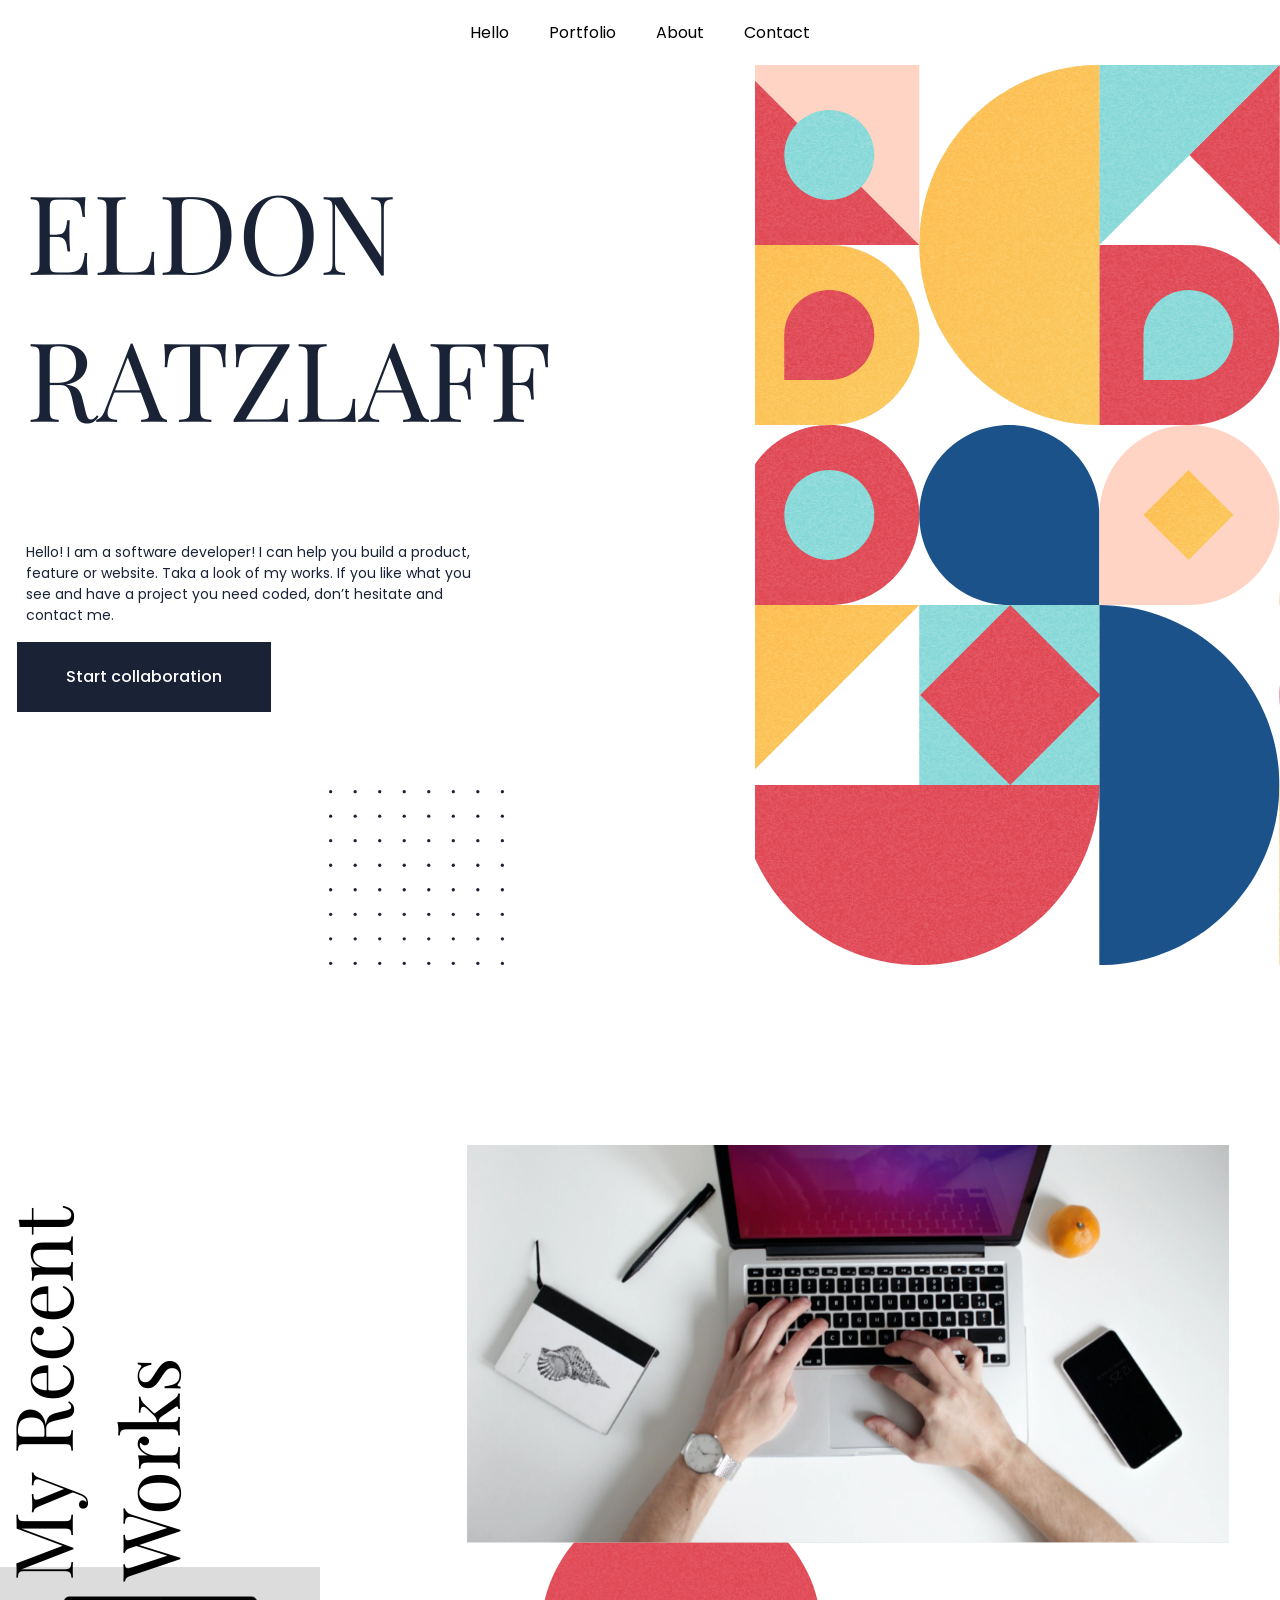
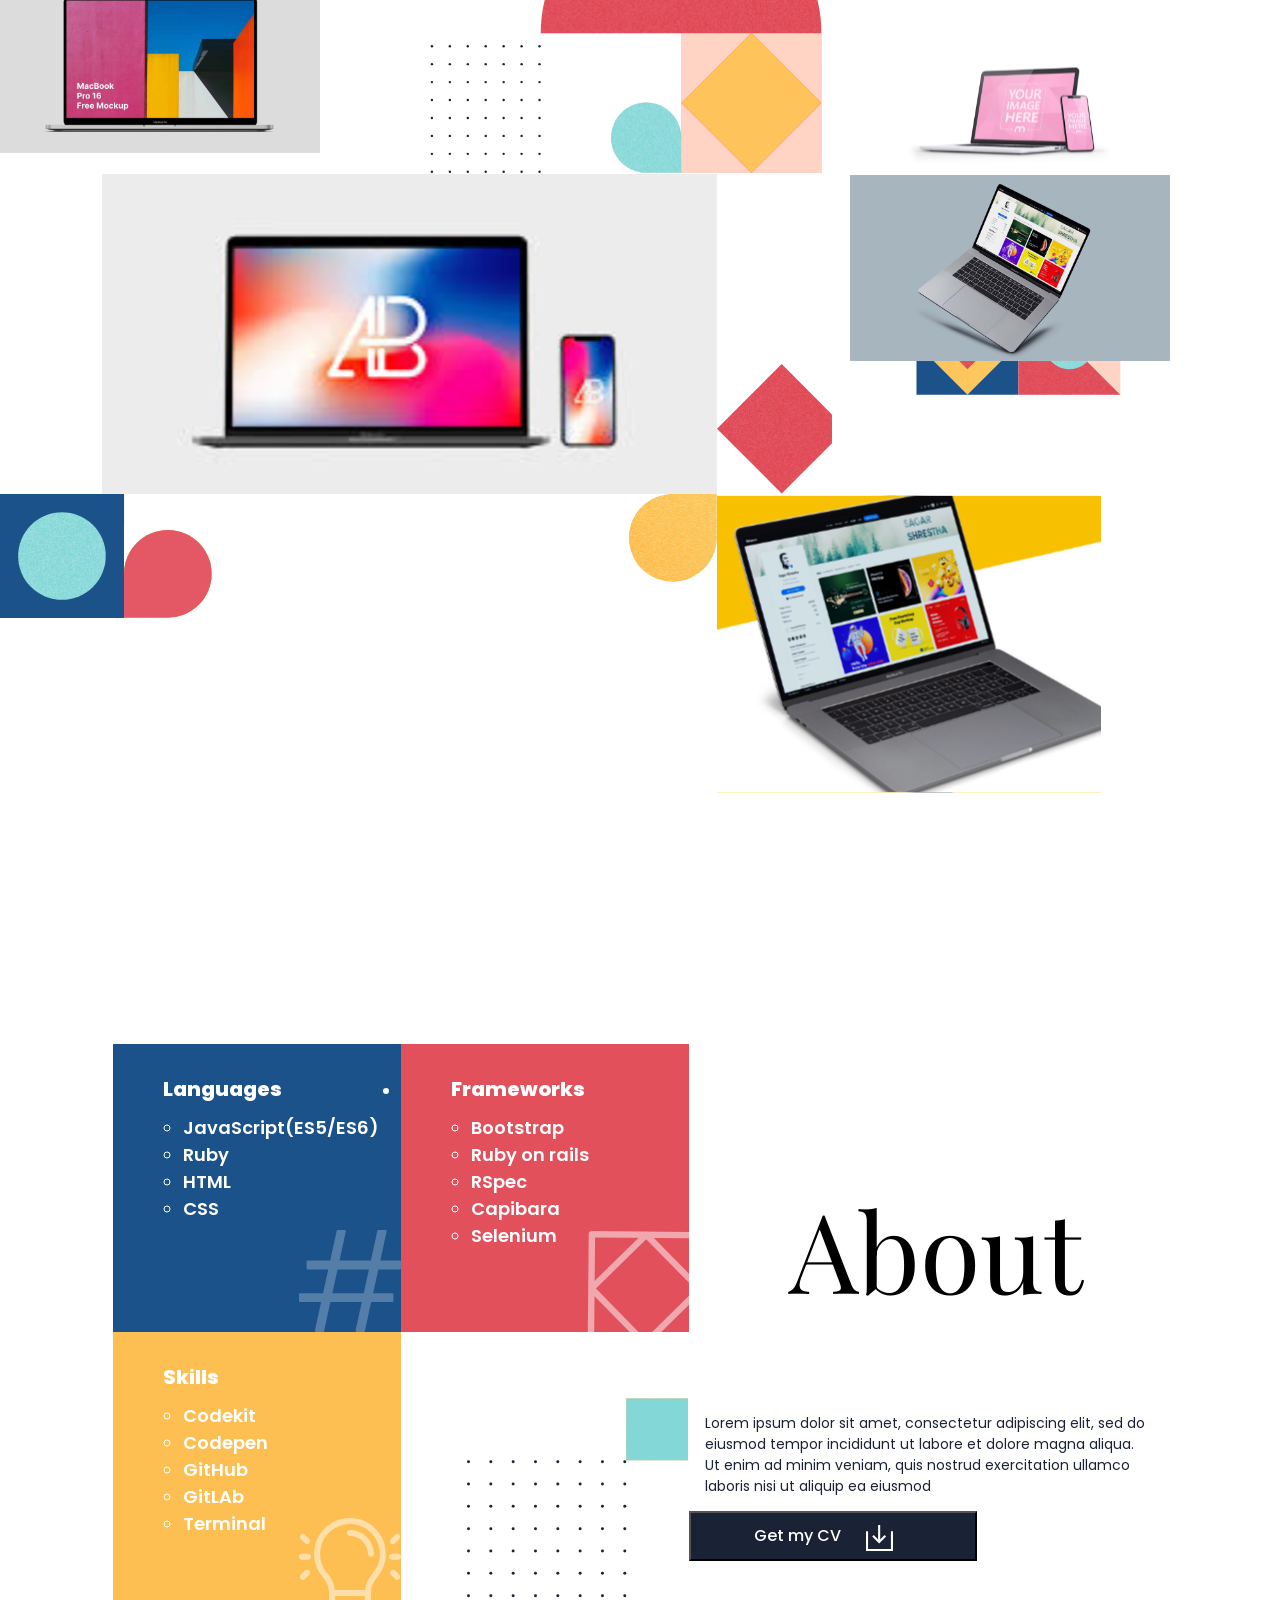
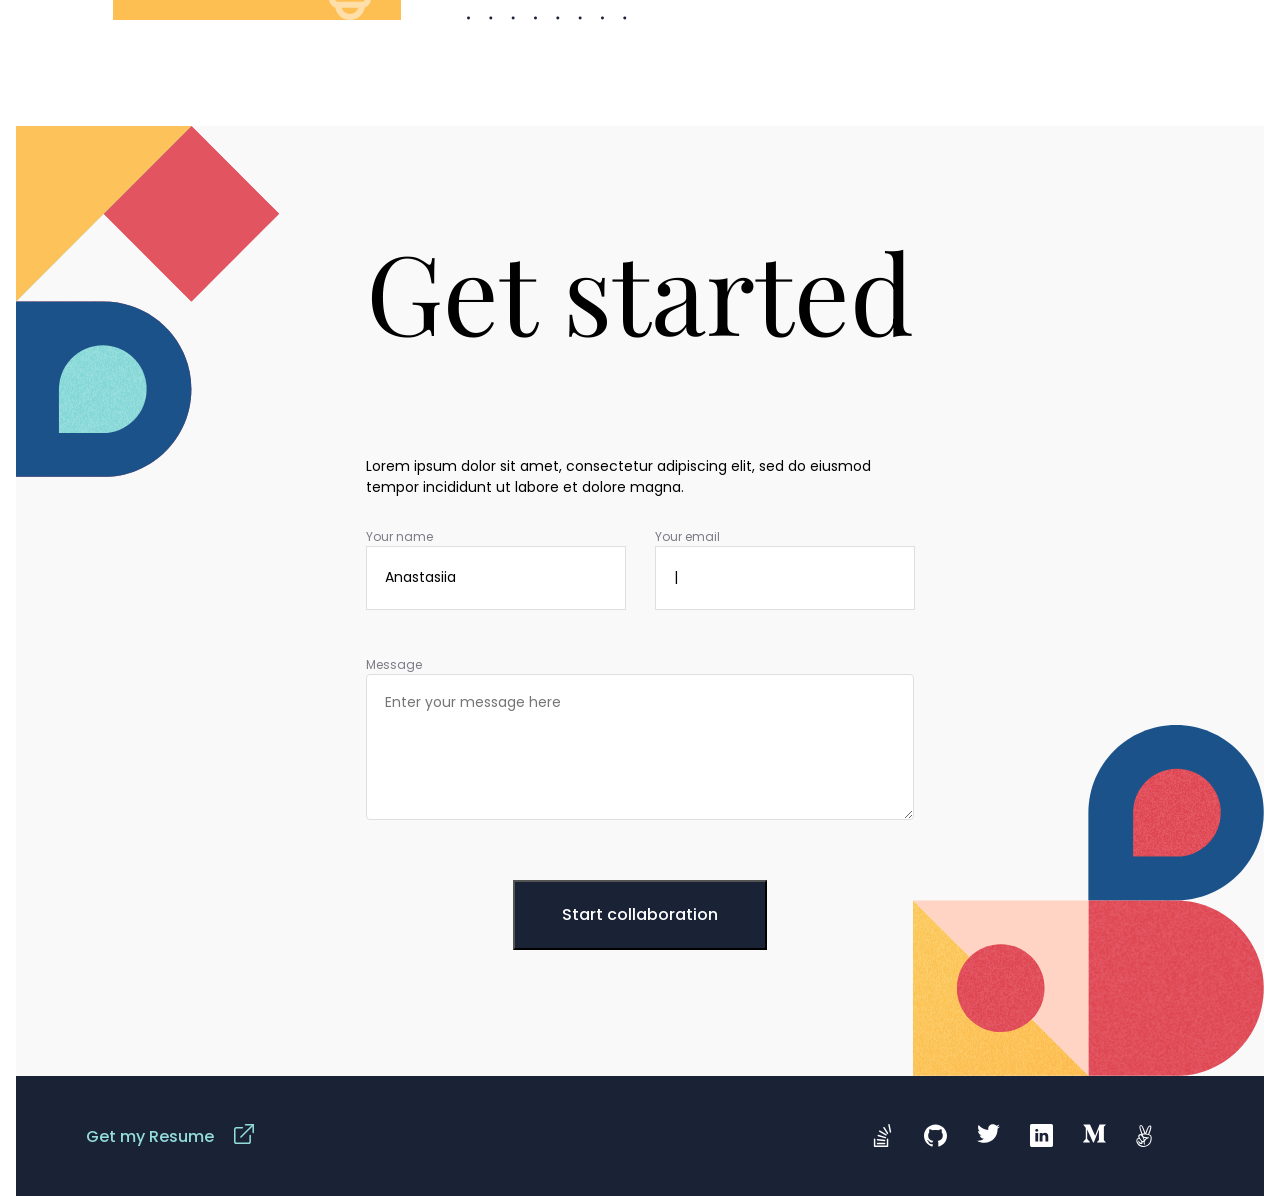
==== index.html @ a1070945 "corect pading in central section" ====
<!DOCTYPE html>
<html lang="en">
<head>
    <meta charset="UTF-8">
    <meta http-equiv="X-UA-Compatible" content="IE=edge">
    <meta name="viewport" content="width=device-width, initial-scale=1.0">
    
    <link rel="stylesheet" href="/styles/style.css">
    <link rel="stylesheet" href="/styles/stylequery.css">
 
    <link rel = "icon" href =  "/pict-mobile/bxs-radiation.svg" type = "image/x-icon">
    <title>Portfolio</title>
</head>

<body>
    <header>
        <div class="top-page">
            <div class="ornament-top"><img src="/pict-mobile/image_geometry_1.svg" alt=""></div>
            <nav class="menu1"><img src="/pict-mobile/ic_menu.svg" alt="Menu icon"></nav>
            <div class="header-desktop">
                <div>Hello</div>
                <div>Portfolio</div>
                <div>About</div>
                <div>Contact</div>
            </div>
        </div>
    </header>
<section class="headline">
    <div class="top-text"> 
        <h1 class="top-name">ELDON RATZLAFF</h1>
        <p class="top-coment">Hello! I am a software developer! I can help you build a product, feature or website. Taka a look of my works.
      If you like what you see and have a project you need coded, don’t hesitate and contact me.
        </p>

        <div class="top-buton">
        Start collaboration
        </div>
    </div> 
<div class="ornamen-first-botom">
</div>
</section>




<section class="midle-section">
    <h2 class="projects">My Recent Works</h2>
<!-- proyect 1 -->
<div class="works-cards works-cards1">
    <div class="project1"></div>
    <div class="proyect-foot1">
        <h2 class="proyect-foot1-p">Project name goes here</h2>
        <ul class="proyect-foot1-ul">
            <li class="proyect-foot1-li">HTML/CSS</li>
            <li class="proyect-foot1-li">Ruby on Rails</li>
            <li class="proyect-foot1-li">JavaScript</li>
        </ul>

        <button class="proyect-foot1-button">
            <h3 class="proyect-foot1-text">See this project</h3>
            <div class="proyect-foot1-img"></div>
        </button>
    </div  >     

</div>
    

<!-- proyect 2 -->
<div class="works-cards works-cards2">
    <div class="project2"></div>
    <div class="proyect-foot2">
        <h2 class="proyect-foot1-p">Project name goes here</h2>
        <ul class="proyect-foot1-ul">
            <li class="proyect-foot1-li">HTML/CSS</li>
            <li class="proyect-foot1-li">Ruby on Rails</li>
            <li class="proyect-foot1-li">JavaScript</li>
        </ul>
        <button class="proyect-foot1-button">
            <h3 class="proyect-foot1-text">See this project</h3>
            <div class="proyect-foot1-img"></div>
        </button>
    </div  >
    
</div>


<!-- proyect 3 -->
<div class="works-cards works-cards3">
    <div class="project3"></div>
    <div class="proyect-foot3">
        <h2 class="proyect-foot1-p">Project name goes here</h2>
        <ul class="proyect-foot1-ul">
            <li class="proyect-foot1-li">HTML/CSS</li>
            <li class="proyect-foot1-li">Ruby on Rails</li>
            <li class="proyect-foot1-li">JavaScript</li>
        </ul>
        <button class="proyect-foot1-button">
            <h3 class="proyect-foot1-text">See this project</h3>
            <div class="proyect-foot1-img"></div>
        </button>
    </div  >
    
</div>



<!-- proyect 4 -->
<div class="works-cards works-cards4">
    <div class="project4"></div>
    <div class="proyect-foot4">
        <h2 class="proyect-foot1-p">Project name goes here</h2>
        <ul class="proyect-foot1-ul">
            <li class="proyect-foot1-li">HTML/CSS</li>
            <li class="proyect-foot1-li">Ruby on Rails</li>
            <li class="proyect-foot1-li">JavaScript</li>
        </ul>
        <button class="proyect-foot1-button">
            <h3 class="proyect-foot1-text">See this project</h3>
            <div class="proyect-foot1-img"></div>
        </button>
    </div  >
    
</div>



<!-- proyect 5 -->
<div class="works-cards works-cards5" >
    <div class="project5"></div>
    <div class="proyect-foot5">
        <h2 class="proyect-foot1-p">Project name goes here</h2>
        <ul class="proyect-foot1-ul">
            <li class="proyect-foot1-li">HTML/CSS</li>
            <li class="proyect-foot1-li">Ruby on Rails</li>
            <li class="proyect-foot1-li">JavaScript</li>
        </ul>
        <button class="proyect-foot1-button">
            <h3 class="proyect-foot1-text">See this project</h3>
            <div class="proyect-foot1-img"></div>
        </button>
    </div  >
    
</div>




<!-- proyect 6 -->

<div  class="works-cards works-cards6">
    <div class="project6"></div>
    <div class="proyect-foot6">
        <h2 class="proyect-foot1-p">Project name goes here</h2>
        <ul class="proyect-foot1-ul">
            <li class="proyect-foot1-li">HTML/CSS</li>
            <li class="proyect-foot1-li">Ruby on Rails</li>
            <li class="proyect-foot1-li">JavaScript</li>
        </ul>
        <button class="proyect-foot1-button">
            <h3 class="proyect-foot1-text">See this project</h3>
            <div class="proyect-foot1-img"></div>
        </button>
    </div  >
    
</div>

<div class="picture1"></div>
<div class="picture2"></div>
<div class="picture3"></div>
<div class="picture4"></div>
<div class="picture5"></div>
<div class="picture6"></div>
<div class="ornament1"></div>
<div class="ornament2"></div>
<div class="ornament3"></div>
<div class="ornament4"></div>


</section>


<section class="about-section">
    <div>
        <div>
            <h2 class="about-title">About</h2>
            <p class="about-p">Lorem ipsum dolor sit amet, consectetur adipiscing elit, sed do eiusmod tempor incididunt ut labore et dolore magna aliqua. Ut enim ad minim veniam, quis nostrud exercitation ullamco laboris nisi ut aliquip ea eiusmod</p>
        </div>
        <button class="get-mycv">
            <h3 class="get-mycv-h">Get my CV</h3>
            <div class="get-mycv-icon"></div>
        </button>
    </div>
    

    <ul class="categories">
        <li class="languages">       
            <h3 class="languages-h about-boxes" >Languages</h3>
            <ul class="languages-ul">
                <li>JavaScript(ES5/ES6)</li>
                <li>Ruby</li>
                <li>HTML</li>
                <li>CSS</li>
            </ul> 
        </li>
    
        <li class="frameworks">
            <h3 class="about-boxes">Frameworks</h3>
            <ul class="languages-ul">
                <li>Bootstrap</li>
                <li>Ruby on rails</li>
                <li>RSpec</li>
                <li>Capibara</li>
                <li>Selenium</li>
            </ul>
        </li>
            
        <li class="skills">
            <h3  class="about-boxes">Skills</h3>
            <ul class="languages-ul">
                <li>Codekit</li>
                <li>Codepen</li>
                <li>GitHub</li>
                <li>GitLAb</li>
                <li>Terminal</li>
            </ul>
        </li>
        <div class="categories-img" ></div> 

    </ul>
</section>

<section class="foot-section">
    <div class="foot-section-andform">
        <div class="ornament-top"><img src="/pict-mobile/image_geometry_1.svg" alt="">
        </div>
        <h2 class="foot-section-h">Get started</h2>
        
        <p class="foot-section-p">Lorem ipsum dolor sit amet, consectetur adipiscing elit, sed do eiusmod tempor incididunt ut labore et dolore magna.</p>
    
        <form action="https://formspree.io/f/xaykaovn" method="post">
          
            <div class="name-email-divs">
                <div class="your-name-container">                        
                     <div>Your name</div>
                    <input type="text" name="your name" placeholder="Anastasiia" maxlength='30' required id="your-name">
                </div>              
            
                <div class="email-container">
                    <div>Your email</div>
                    <input type="email" placeholder="|"  name="your email" id="your-email" required >
                </div>    
    
            </div>
            <div class="texarea-message">Message</div>
    
             <textarea class="form-coment" name="form-coment" id="form-coment" placeholder="Enter your message here" maxlength='500' required cols="30" rows="10"></textarea>            
            <button class="start-coll-btn" type="submit" >Start collaboration</button>
    
        </form>

    </div>
    
    <div class="foot-botom">
        <button class="get-resume-btn">
            <h2>Get my Resume</h2> 
            <div></div>
        </button>
        <div class="social-media">
            <div class="stak"></div>
            <div class="git"></div>
            <div class="twitt"></div>
            <div class="link"></div>
            <div class="medium"></div>
            <div class="angelist"></div>

        </div>
    </div>
</section>


</body>
</html>
---- styles/style.css ----
@import url("https://fonts.googleapis.com/css2?family=Playfair+Display:ital,wght@0,400;0,600;1,500&family=Poppins&display=swap");

body {
  font-family: "Poppins", sans-serif;
  margin: 0;
  padding: 0;
  border: 0;
  outline: 0;
}

.top-page {
  display: flex;
  justify-content: space-between;
}

.ornament-top {
  display: inline;
  animation: rotate 2s infinite;
}

@keyframes rotate {
  0% {
    transform: rotate(45deg);
  }

  100% {
    transform: rotate(-45deg);
  }
}

.menu1 {
  display: inline;
  padding: 1em 1em;
  float: right;
}

.header-desktop {
  display: none;
}

.headline {
  display: flex;
  flex-direction: column;
}

.top-text {
  padding: 0 10px;
}

.top-name {
  color: #1a2236;
  font-family: "Playfair Display", serif;
  padding-left: 16px;
  font-size: 50px;
  font-weight: 400;
}

.top-coment {
  font-family: "Poppins", sans-serif;
  color: #1a2236;
  padding: 0 16px 0 16px;
  font-size: 14px;
  font-weight: 400;
  line-height: 21px;
}

.top-buton {
  display: flex;
  height: 50px;
  margin: 16px 7px;
  justify-content: center;
  align-items: center;
  background-color: #1a2236;
  color: white;
  font-size: 16px;
  font-weight: 500;
}

.top-buton:hover {
  background-color: white;
  color: #1a2236;
  border: 1px solid #1a2236;
  cursor: pointer;
}

.ornamen-first-botom {
  background-image: url("/pict-mobile/image_geometry_2.svg");
  background-repeat: no-repeat;
  background-size: contain;
  background-position: center;
  width: 320px;
  height: 200px;
  margin-left: auto;
  margin-right: auto;
}

.projects {
  font-family: "Playfair Display", serif;
  margin-left: 16px;
  font-size: 50px;
  font-weight: 400;
}

.midle-section {
  display: grid;
  grid-template-columns: 1fr;
  grid-template-rows: 0.4fr 1fr 1fr 1fr 1fr 1fr 1fr;

  /* grid-template-areas:
    "projects"
    "works-cards1"
    "works-cards2"
    "works-cards3"
    "works-cards4"
    "works-cards5"
    "works-cards6"; */
}

.works-cards {
  display: flex;
  flex-direction: column;
}

.project1 {
  background-image: url("/pict-mobile/Rectangle\ 21.svg");
  background-repeat: no-repeat;
  background-size: contain;
  background-position: center;
  width: 320px;
  height: 188px;
  margin-left: auto;
  margin-right: auto;
}

.project2 {
  background-image: url("/pict-mobile/Rectangle\ 21\ \(1\).svg");
  background-repeat: no-repeat;
  background-size: contain;
  background-position: center;
  width: 320px;
  height: 188px;
  margin-left: auto;
  margin-right: auto;
}

.project3 {
  background-image: url("/pict-mobile/Rectangle\ 21\ \(2\).svg");
  background-repeat: no-repeat;
  background-size: contain;
  background-position: center;
  width: 320px;
  height: 188px;
  margin-left: auto;
  margin-right: auto;
}

.project4 {
  background-image: url("/pict-mobile/Rectangle\ 21\ \(3\).svg");
  background-repeat: no-repeat;
  background-size: contain;
  background-position: center;
  width: 320px;
  height: 188px;
  margin-left: auto;
  margin-right: auto;
}

.project5 {
  background-image: url("/pict-mobile/Rectangle\ 21\ \(4\).svg");
  background-repeat: no-repeat;
  background-size: contain;
  background-position: center;
  width: 320px;
  height: 188px;
  margin-left: auto;
  margin-right: auto;
}

.project6 {
  background-image: url("/pict-mobile/Rectangle\ 21\ \(5\).svg");
  background-repeat: no-repeat;
  background-size: contain;
  background-position: center;
  width: 320px;
  height: 188px;
  margin-left: auto;
  margin-right: auto;
}

.proyect-foot1,
.proyect-foot2,
.proyect-foot3,
.proyect-foot4,
.proyect-foot5,
.proyect-foot6 {
  color: aliceblue;
  background-color: #1a2236;
  padding: 0 0 15px 0;
}

.proyect-foot1-p {
  font-family: "Poppins", sans-serif;
  font-size: 20px;
  font-weight: 300;
  padding: 5px 12px;
  margin: 0;
}

.proyect-foot1-ul {
  display: flex;
  padding: 0;
  margin: 0;
  justify-content: space-evenly;
  list-style: none;
}

.proyect-foot1-li {
  float: left;
  font-family: "Poppins", sans-serif;
  font-weight: 300;
  color: #1a2236;
  background-color: #98dede;
  height: 20px;
  font-size: 10.3334px;
  padding: 5px 10px 0 10px;
  margin: 2px;
}

.proyect-foot1-button {
  display: flex;
  width: 178px;
  justify-content: space-around;
  align-items: center;
  background-color: transparent;
  color: white;
  height: 44px;
  border-color: aliceblue;
  border: 1px solid white;
  margin: 9px 0 0 10px;
}

.proyect-foot1-button:hover {
  background-color: #fff;
  color: #1a2236;
  cursor: pointer;
}

.proyect-foot1-text {
  font-family: "Poppins", sans-serif;
  font-weight: 500;
  font-size: 16px;
  padding-left: 5px;
}

.proyect-foot1-img {
  background-image: url(/pict-mobile/arrow.svg);
  background-repeat: no-repeat;
  background-size: contain;
  height: 18px;
  width: 18px;
  padding-right: 5px;
}

.picture1,
.picture2,
.picture3,
.picture4,
.picture5,
.picture6,
.ornament1,
.ornament2,
.ornament3, {
  display: none;
}

.about-section {
  display: flex;
  flex-direction: column;
  justify-content: center;
  align-items: center;
}

.about-title {
  font-family: "Playfair Display", serif;
  font-weight: 400;
  font-size: 50px;
  padding-left: 16px;
}

.about-p {
  color: #1a2236;
  font-family: "Poppins", sans-serif;
  font-weight: 400;
  font-size: 14px;
  line-height: 21px;
  padding: 0 16px;
}

.get-mycv {
  display: flex;
  width: 288px;
  height: 50px;
  margin-bottom: 20px;
  justify-content: space-around;
  align-items: center;
  background-color: #1a2236;
  color: #fff;
}

.get-mycv-h {
  padding-left: 45px;
  font-family: "Poppins", sans-serif;
  font-weight: 500;
  font-size: 16px;
}

.get-mycv-icon {
  background-image: url(/pict-mobile/icdownload.svg);
  background-repeat: no-repeat;
  background-size: contain;
  height: 26px;
  width: 26px;
  margin-top: 5px;
  padding-right: 65px;
}

.categories {
  padding-left: 0;
  display: flex;
  flex-direction: column;
}

.languages {
  margin: 0 0;
  color: #fff;
  width: 288px;
  height: 288px;
  background: #1c528a;
  background-image: url(/pict-mobile/hash.svg);
  background-repeat: no-repeat;
  background-size: 102px 102px;
  background-position: bottom right;
}

.frameworks {
  margin: 5px 0;
  color: #fff;
  width: 288px;
  height: 288px;
  background: #e2505c;
  background-image: url(/pict-mobile/Group\ 18.svg);
  background-repeat: no-repeat;
  background-size: 102px 102px;
  background-position: bottom right;
}

.skills {
  background: #febf52;
  margin: 5px 0;
  color: #fff;
  width: 288px;
  height: 288px;
  background-image: url(/pict-mobile/ic_skills.svg);
  background-repeat: no-repeat;
  background-size: 102px 102px;
  background-position: bottom right;
}

.about-boxes {
  margin: 30px 0 10px 50px;
  font-family: "Poppins", sans-serif;
  font-weight: 800;
  font-size: 20px;
}

.languages-ul {
  padding-left: 70px;
  color: #fff;
  font-family: "Poppins", sans-serif;
  font-weight: 600;
  font-size: 18px;
}

.foot-section {
  background: #f9f9fa;
  margin-left: 16px;
  margin-right: 16px;
}

.foot-section-h {
  font-family: "Playfair Display", serif;
  font-weight: 400;
  font-size: 50px;
}

.foot-section-p {
  font-family: "Poppins", sans-serif;
  font-weight: 400;
  font-size: 14px;
}

.your-name-container,
.email-container {
  border: 1px solid black;
  border-radius: 4px;
  background-color: #fff;
  width: 288px;
  height: 52px;
  left: 16px;
  margin-bottom: 10px;
  align-self: center;
}

.your-name-container div,
.email-container div {
  margin: 0 16px;
  font-family: "Poppins", sans-serif;
  font-weight: 400;
  font-size: 10px;
}

input {
  border: none;
}

.foot-section form {
  display: flex;
  flex-direction: column;
}

.name-email-divs {
  display: flex;
  flex-direction: column;
}

.texarea-message {
  display: none;
}

.form-coment {
  border: 1px solid #dfdfe0;
  border-radius: 4px;
  font-family: "Poppins", sans-serif;
  font-weight: 400;
  font-size: 14px;
}

input::placeholder {
  padding-left: 16px;
  color: black;
  font-family: "Poppins", sans-serif;
  font-weight: 400;
  font-size: 14px;
}

textarea {
  width: 288px;
  height: 112px;
  left: 16px;
  align-self: center;
}

textarea::placeholder {
  padding: 15px 16px;
}

.start-coll-btn {
  background-color: #1a2236;
  color: #fff;
  font-family: "Poppins", sans-serif;
  font-weight: 500;
  font-size: 16px;
  height: 44px;
  width: 288px;
  align-self: center;
  margin-top: 20px;
  margin-bottom: 64px;
}

.foot-botom {
  background-color: #1a2236;
  height: 150px;
}

.get-resume-btn {
  display: flex;
  justify-content: space-between;
  background-color: #1a2236;
  font-family: "Poppins", sans-serif;
  padding: 20px 0 0 16px;
  border: none;
}

.get-resume-btn h2 {
  font-size: 16px;
  font-weight: 500;
  color: #92dcdc;
}

.get-resume-btn div {
  background-image: url(/pict-mobile/box-arrow-up-right_1.svg);
  background-repeat: no-repeat;
  height: 20px;
  width: 20px;
  margin: 14px 0 0 20px;
}

.social-media {
  display: flex;
  justify-content: space-evenly;
  padding: 17px 0 40px 0;
}

.stak {
  background-image: url(/pict-mobile/ic_stackoverflow.svg);
  background-repeat: no-repeat;
  background-size: contain;
  height: 24px;
  width: 23px;
}

.git {
  background-image: url(/pict-mobile/github.svg);
  background-repeat: no-repeat;
  background-size: contain;
  height: 24px;
  width: 23px;
}

.twitt {
  background-image: url(/pict-mobile/twitter.svg);
  background-repeat: no-repeat;
  background-size: contain;
  height: 24px;
  width: 23px;
}

.link {
  background-image: url(/pict-mobile/linkin.svg);
  background-repeat: no-repeat;
  background-size: contain;
  height: 24px;
  width: 23px;
}

.medium {
  background-image: url(/pict-mobile/medium.svg);
  background-repeat: no-repeat;
  background-size: contain;
  height: 24px;
  width: 23px;
}

.angelist {
  background-image: url(/pict-mobile/angelist.svg);
  background-repeat: no-repeat;
  background-size: contain;
  height: 24px;
  width: 23px;
}
---- styles/stylequery.css ----
@media only screen and (min-width: 768px) {
  .ornament-top,
  .menu1 {
    display: none;
  }

  .top-page {
    display: inline;
  }

  .header-desktop {
    display: flex;
    justify-content: center;
    transition: all 0, 5s ease-out;
  }

  .header-desktop div {
    padding: 20px 20px 20px 20px;
  }

  .headline {
    display: flex;
    flex-direction: row;
    justify-content: space-between;
  }

  .top-text {
    max-width: 484px;
    background-image: url(/pic-desktop/image_dots.svg);
    background-repeat: no-repeat;
    background-size: cover;
    background-size: 175px 175px;
    background-position: right bottom;
  }

  .top-name {
    font-size: 110px;
    width: 484px;
  }

  .top-buton {
    
    width: 254px;
    height: 70px;
  }

  .ornamen-first-botom {
    z-index: -1;
    background-image: url("/pic-desktop/Thur.svg");
    background-repeat: no-repeat;
    background-size: cover;
    background-position: right top;
    /* width: 702px; */
    /* height: 877px; */
width: 41vw;
height: 100vh;

    margin: 0;
  }

  .midle-section {
    margin: 180px 0;
    display: grid;
    grid-template-columns: 56vw 9vw 357px;
    grid-template-rows: 421px 87px 121px 320px 354px;
    grid-template-areas:
      "projects works-cards1 works-cards1"
      "works-cards2 ornament3 picture6"
      "works-cards2 ornament4 works-cards6"
      "works-cards3 ornament2 works-cards5"
      "ornament1 works-cards4 works-cards4";
  }

  .projects {
    grid-area: projects;
    width: 550px;
    height: 350px;
    transform: rotate(-90deg);
    font-size: 80px;
    padding: 0 0 100px 128px;
    margin: 0 0 -100px -128px;
  }

  .project1 {
    width: 40vw;
    height: 400px;
    background-position: right bottom;
    background-size: cover;
    padding: 0 0 0 250px;
    margin: 0 0 0 -250px;
  }

  .project2 {
    margin-left: 0;
  }

  .project3 {
    margin-right: 0;
    width: 48vw;
    height: 320px;
    background-size: cover;
  }

  .project4 {
    margin-left: 0;
    width: 30vw;
    height: 300px;
    background-size: cover;
  }

  .proyect-foot2 {
    display: none;
  }

  .proyect-foot3 {
    display: none;
  }

  .proyect-foot4 {
    display: none;
  }


  .proyect-foot6 {
    display: none;
  }

  .picture6 {
    grid-area: picture6;

    /* display: block; */
    background-image: url(/pict-mobile/Rectangle\ 21\ \(5\) .svg);
    background-repeat: no-repeat;
    background-size: contain;
  }

  .ornament1 {
    grid-area: ornament1;
    display: block;
    background-image: url(/pic-desktop/image-geometry_5.svg), url(/pic-desktop/image-geometry_4.svg);
    background-repeat: no-repeat no-repeat;
    background-size: contain contain;
    background-size: 124px 124px 87px 87px;
    background-position: left top, right top;
  }

  .ornament2 {
    grid-area: ornament2;
    display: block;
    background-image: url(/pic-desktop/Shape.svg);
    background-repeat: no-repeat;
    background-size: contain;
    background-size: 130px 130px;
    background-position: left bottom;
  }

  .ornament3 {
    grid-area: ornament3;
    z-index: -1;
    display: block;
    background-image: url(/pic-desktop/image-geometry_2.svg);
    background-repeat: no-repeat;
    background-size: contain;
    background-size: 430px 280px;
    background-position: right bottom;
    padding: 200px 0 120px 300px;
    margin: -200px 0 -120px -300px;
  }

  .ornament4 {
    grid-area: ornament4;
    z-index: -1;
    display: block;
    background-image: url(/pic-desktop/Group\ 83.svg);
    background-repeat: no-repeat;
    background-size: contain;
    background-size: 19vw 8vw;
    background-position: left top;
    padding: 0 350px 200px 0;
    margin: 240px -350px -200px 180px;
  }

  .works-cards1 {
    grid-area: works-cards1;
  }

  .proyect-foot1 {
    width: 44vw;
    padding: 0 0 0 250px;
    margin: 0 0 0 -250px;
  }

  .works-cards1 .proyect-foot1 {
    display: none;
  }

  .works-cards1:hover .proyect-foot1 {
    display: block;
  }

  .works-cards2 {
    grid-area: works-cards2;
  }

  .works-cards2 .proyect-foot2 {
    display: none;
  }

  .works-cards2:hover .proyect-foot2 {
    display: block;
    width: 400px;
  }

  .works-cards3 {
    grid-area: works-cards3;
  }

  .works-cards3 .proyect-foot3 {
    display: none;
  }

  .works-cards3:hover .proyect-foot3 {
    display: block;
  }

  .works-cards4 {
    grid-area: works-cards4;
  }

  .works-cards4 .proyect-foot4 {
    display: none;
  }

  .works-cards4:hover .proyect-foot4 {
    display: block;
  }

  .proyect-foot5 {
    order: -1;
  }

  .works-cards5 {
    grid-area: works-cards5;
  }

  .works-cards5 .proyect-foot5 {
    display: none;
  }

  .works-cards5:hover .proyect-foot5 {
    display: block;
  }

  .works-cards6 {
    grid-area: works-cards6;
  }

  .works-cards6 .proyect-foot6 {
    display: none;
  }

  .works-cards6:hover .proyect-foot6 {
    display: block;
  }

  .about-section {
    margin: 90px 0;
    display: flex;
    flex-direction: row;
    justify-content: center;
    align-items: center;
  }

  .about-title {
    font-size: 110px;
    text-align: center;
    padding-left: 16px;
  }

  .about-p {
    color: #1a2236;
    font-family: "Poppins", sans-serif;
    font-weight: 400;
    font-size: 14px;
    line-height: 21px;
    padding: 0 16px;
    max-width: 446px;
  }

  .categories {
    order: -1;
    padding-left: 0;
    display: grid;
    grid-template-columns: 1fr 1fr;
    grid-template-rows: 1fr 1fr;
    grid-template-areas:
      "languages frameworks"
      "skills categories-img";
  }

  .categories-img {
    background-image: url(/pic-desktop/image_dots_with_teal.svg);
    background-repeat: no-repeat;
    background-size: cover;
    background-size: 222px 222px;
    background-position: right bottom;
    width: 288px;
    height: 288px;
  }

  .languages,
  .frameworks,
  .skills {
    padding: 0;
    margin: 0;
  }

  .foot-section-andform {
    background-image: url(/pic-desktop/image-geometry_6.svg), url(/pic-desktop/image-geometry_7.svg);
    background-repeat: no-repeat, no-repeat;
    background-size: cover, cover;
    background-size: 264px 351px, 351px 351px;
    background-position: left top, right bottom;
    height: 950px;
    display: flex;
    flex-direction: column;
    align-items: center;
  }

  .foot-section-h {
    font-size: 110px;
    width: 548px;
    text-align: center;
  }

  .foot-section-p {
    margin: 0 0 30px 0;
    font-size: 14px;
    width: 548px;
  }

  .your-name-container div,
  .email-container div {
    margin: 0 0;
    font-size: 12px;
    color: #7d7c84;
  }

  .name-email-divs {
    display: flex;
    flex-direction: row;
    justify-content: space-between;
    width: 542px;
  }

  .your-name-container {
    background-color: transparent;
    border: none;
    width: 254px;
    height: 78px;
  }

  .email-container {
    background-color: transparent;
    border: none;
    width: 253px;
    height: 78px;
  }

  input {
    width: 254px;
    height: 60px;
    border: 1px solid #dfdfe0;
  }

  .texarea-message {
    margin-top: 40px;
    display: block;
    font-size: 12px;
    color: #7d7c84;
  }

  textarea {
    width: 542px;
    height: 140px;
    align-self: center;
  }

  .start-coll-btn {
    margin-top: 60px;
    width: 254px;
    height: 70px;
  }

  .foot-botom {
    height: 120px;
    display: flex;
    justify-content: space-between;
    align-items: center;
  }

  .get-resume-btn {
    padding: 0 0 0 70px;
  }

  .social-media {
    padding: 0 90px 0 0;
    display: flex;
    justify-content: flex-end;
  }

  .social-media div {
    margin: 0 15px 0 15px;
  }

  .header-desktop div:hover {
    background-color: #7d7c84;
  }
}
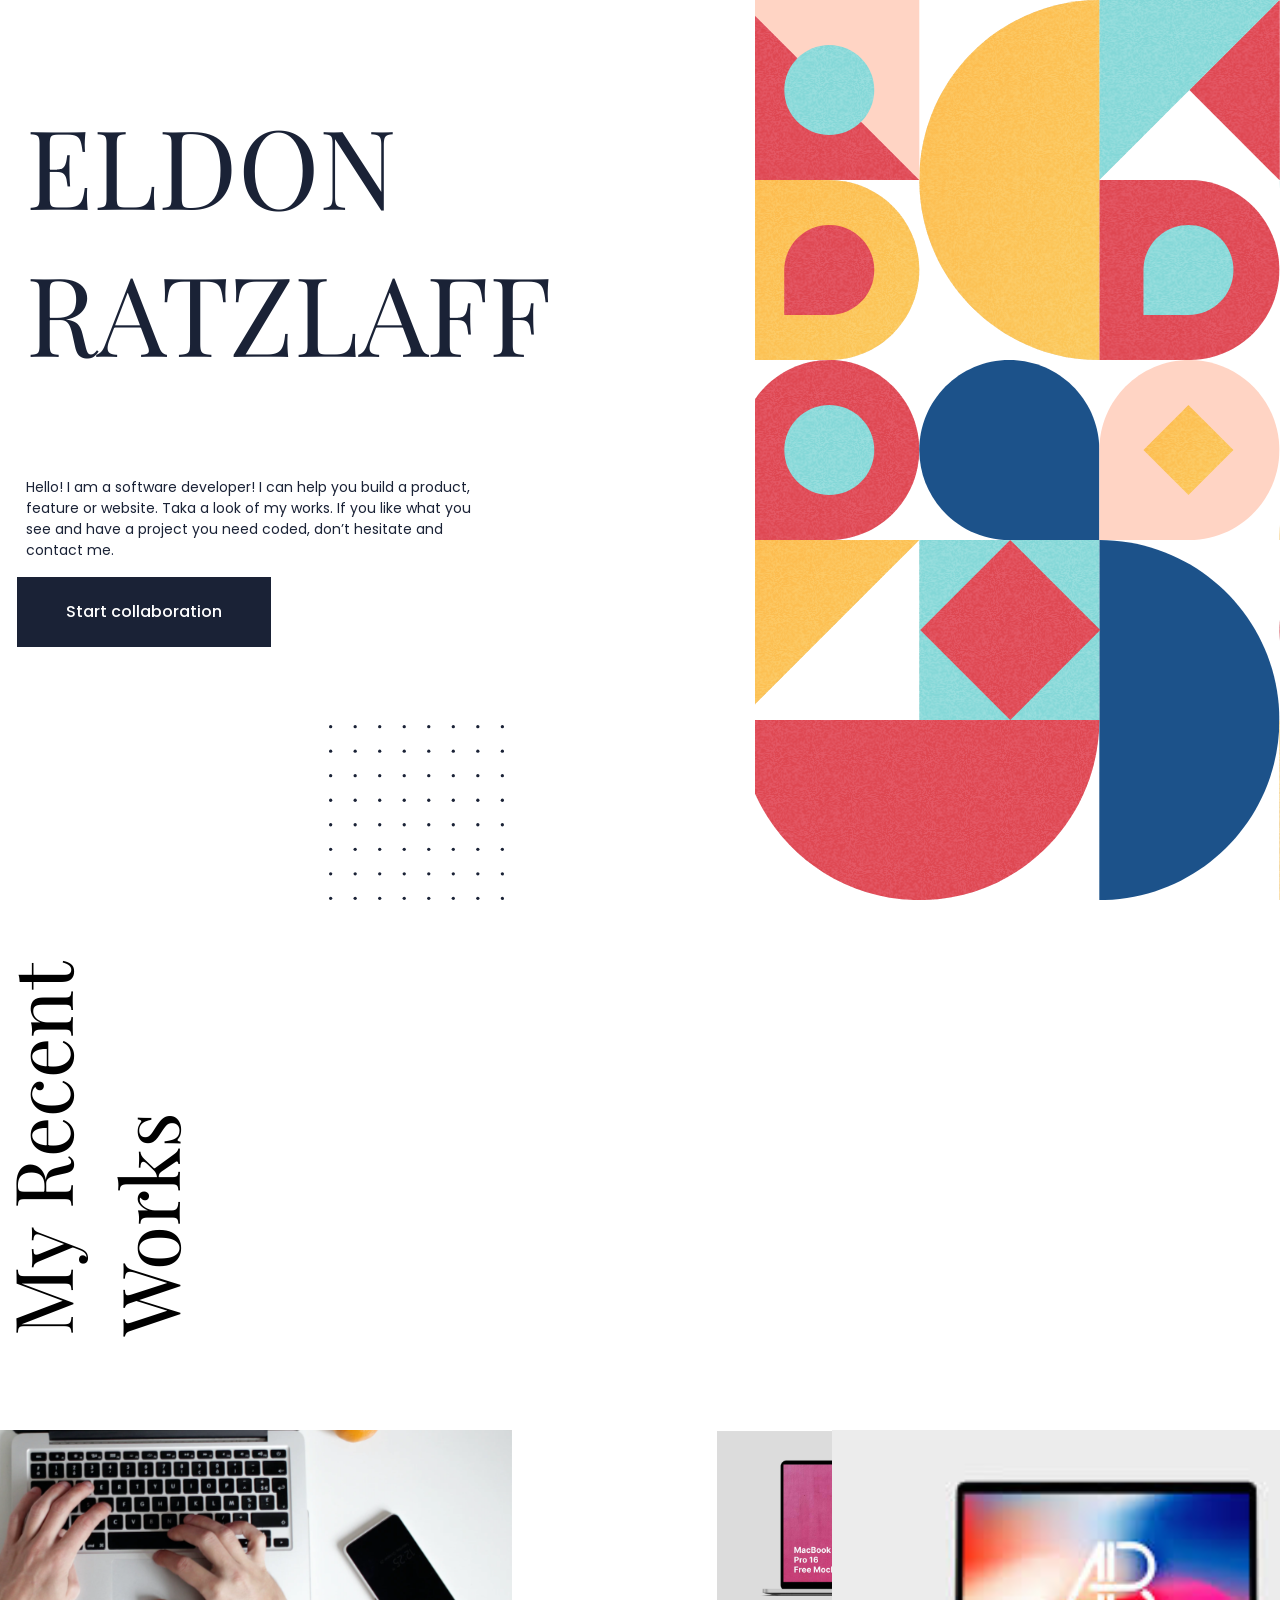
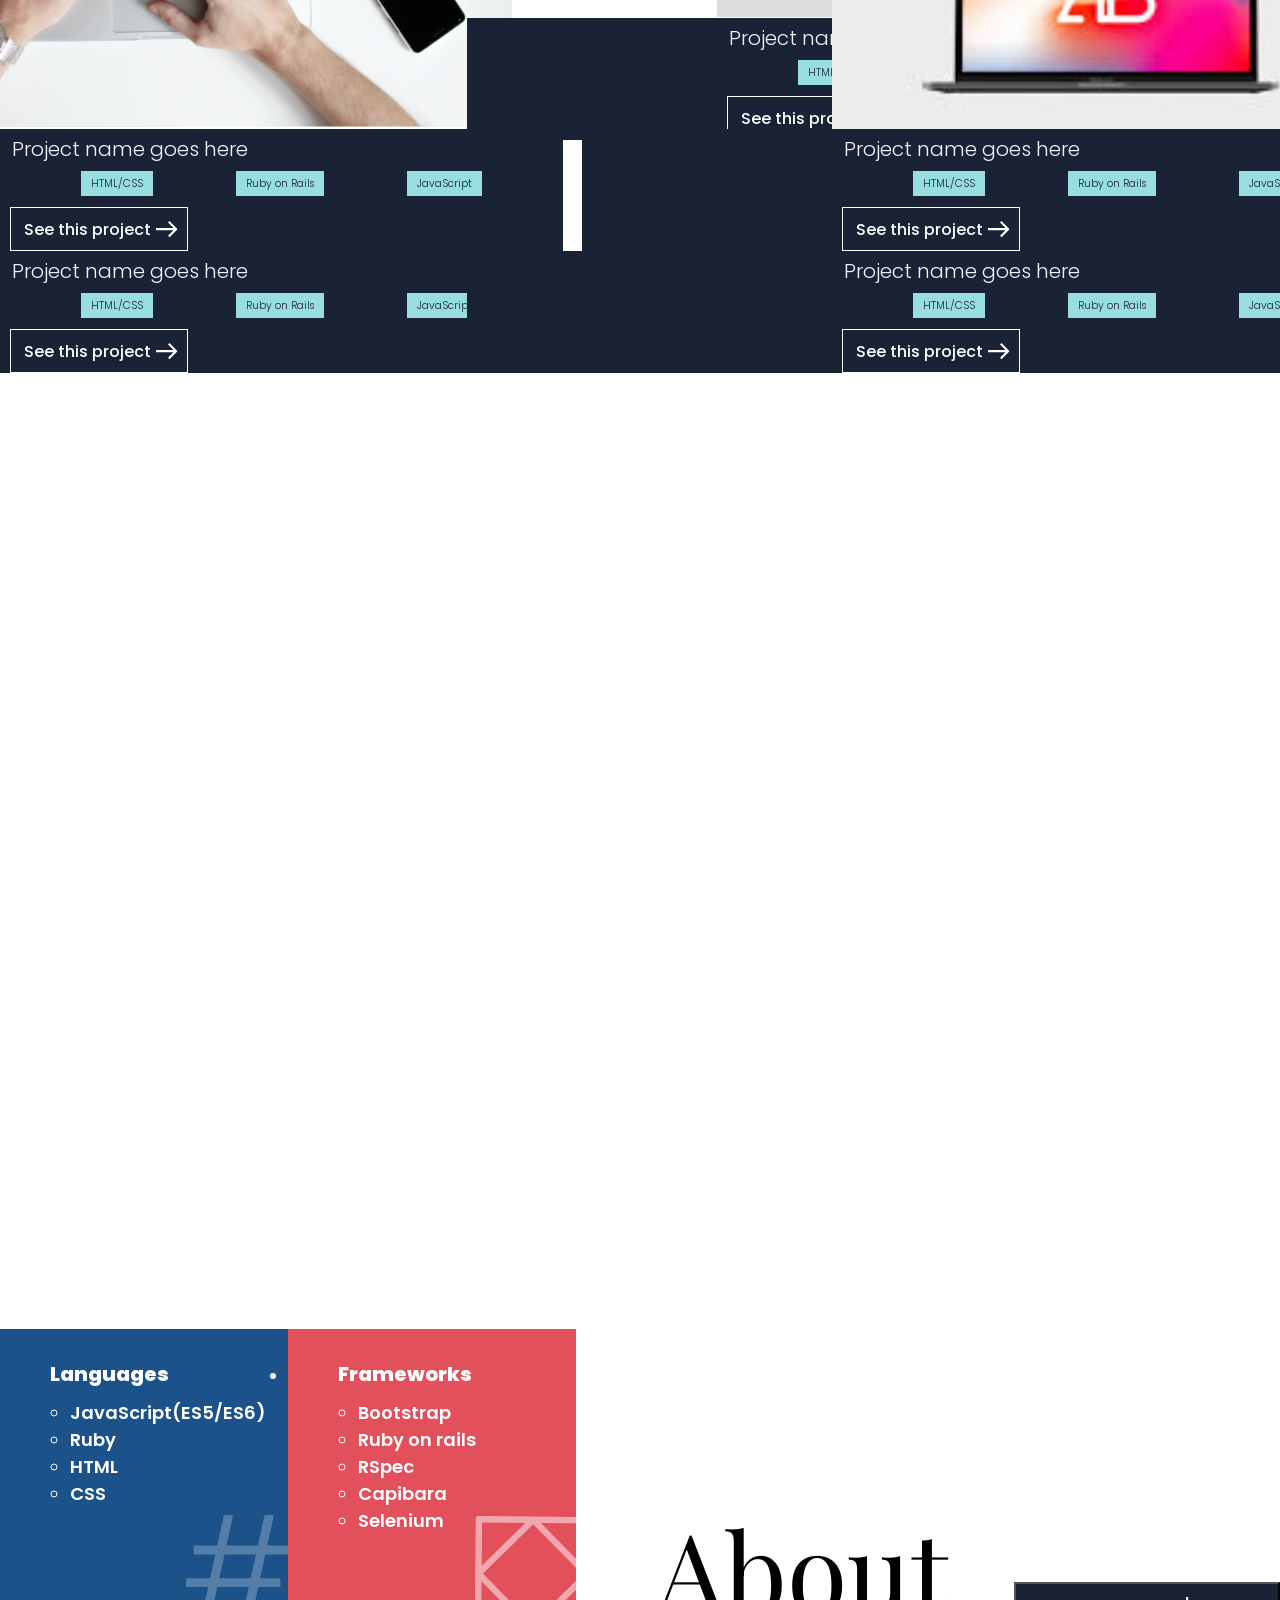
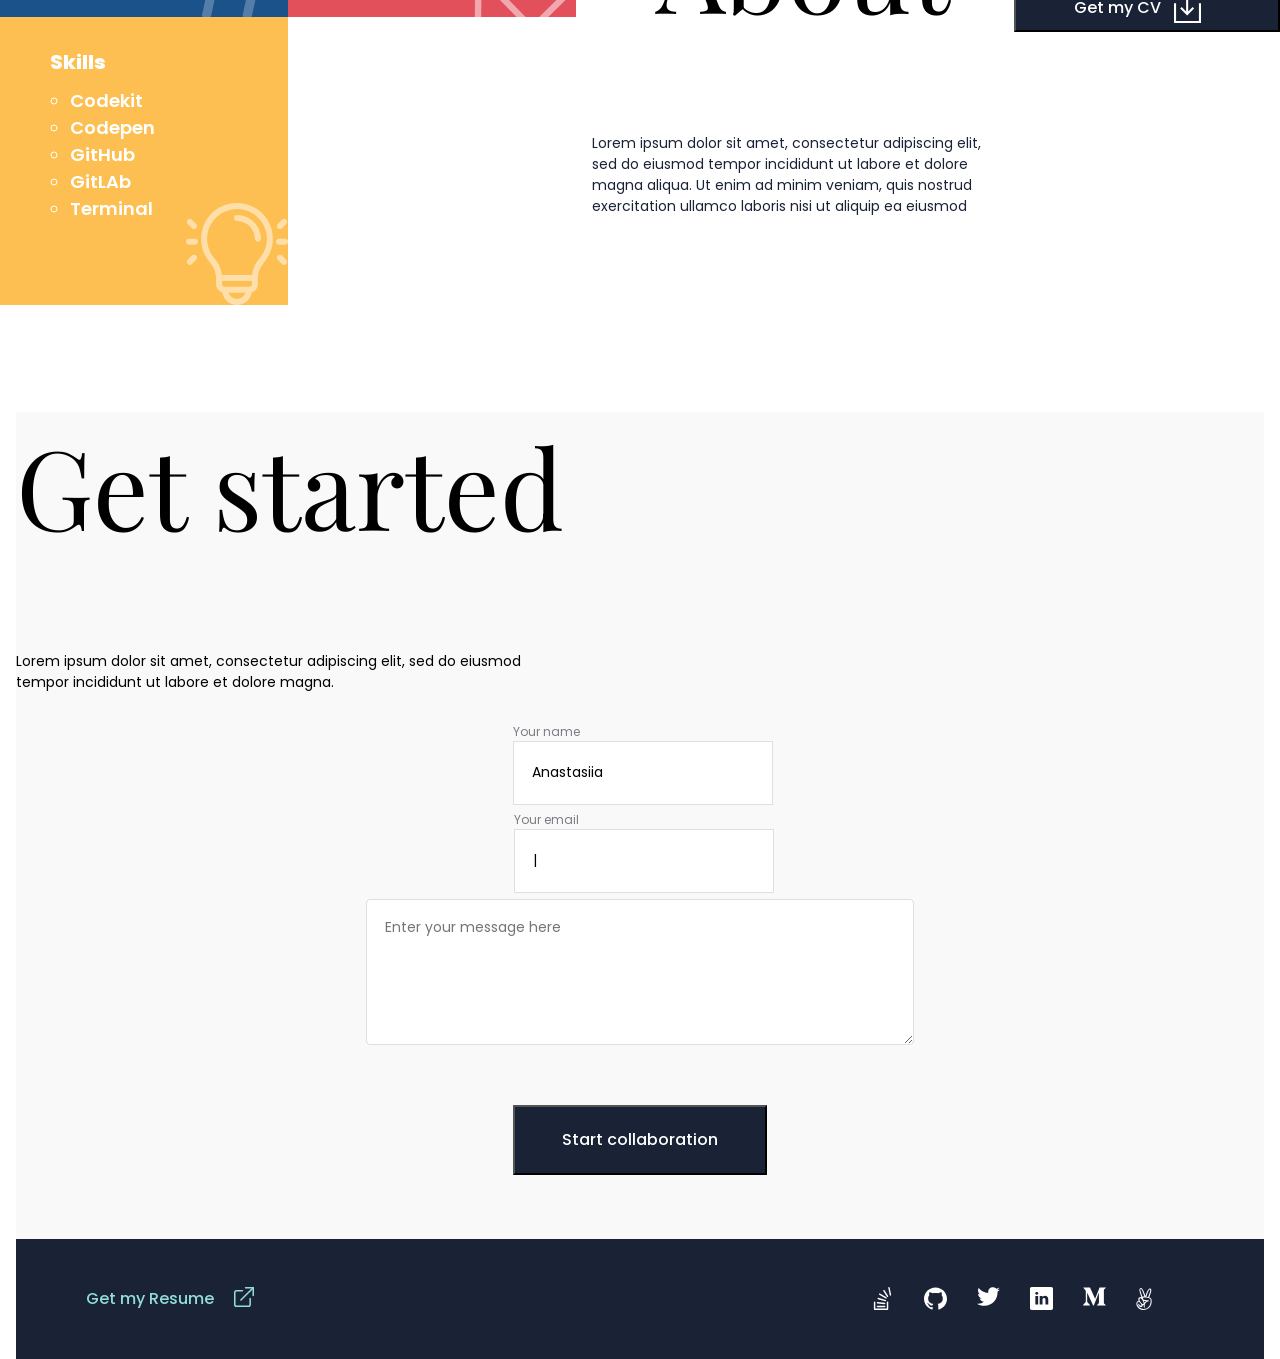
==== commit 6c7b1358: "create form" ====
--- a/index.html
+++ b/index.html
@@ -4,49 +4,43 @@
     <meta charset="UTF-8">
     <meta http-equiv="X-UA-Compatible" content="IE=edge">
     <meta name="viewport" content="width=device-width, initial-scale=1.0">
-    
+
     <link rel="stylesheet" href="/styles/style.css">
     <link rel="stylesheet" href="/styles/stylequery.css">
- 
     <link rel = "icon" href =  "/pict-mobile/bxs-radiation.svg" type = "image/x-icon">
     <title>Portfolio</title>
 </head>
+
+
 
 <body>
     <header>
         <div class="top-page">
             <div class="ornament-top"><img src="/pict-mobile/image_geometry_1.svg" alt=""></div>
             <nav class="menu1"><img src="/pict-mobile/ic_menu.svg" alt="Menu icon"></nav>
-            <div class="header-desktop">
-                <div>Hello</div>
-                <div>Portfolio</div>
-                <div>About</div>
-                <div>Contact</div>
-            </div>
         </div>
     </header>
 <section class="headline">
     <div class="top-text"> 
-        <h1 class="top-name">ELDON RATZLAFF</h1>
-        <p class="top-coment">Hello! I am a software developer! I can help you build a product, feature or website. Taka a look of my works.
+    <h1 class="top-name">ELDON RATZLAFF</h1>
+    <p class="top-coment">Hello! I am a software developer! I can help you build a product, feature or website. Taka a look of my works.
       If you like what you see and have a project you need coded, don’t hesitate and contact me.
-        </p>
-
-        <div class="top-buton">
-        Start collaboration
-        </div>
-    </div> 
+     </p>
+
+    <div class="top-buton">
+    Start collaboration
+    </div>
+</div> 
 <div class="ornamen-first-botom">
 </div>
 </section>
 
 
-
+<h2 class="projects">My Recent Works</h2>
 
 <section class="midle-section">
-    <h2 class="projects">My Recent Works</h2>
 <!-- proyect 1 -->
-<div class="works-cards works-cards1">
+<div class="works-cards">
     <div class="project1"></div>
     <div class="proyect-foot1">
         <h2 class="proyect-foot1-p">Project name goes here</h2>
@@ -66,9 +60,9 @@
     
 
 <!-- proyect 2 -->
-<div class="works-cards works-cards2">
+<div class="works-cards">
     <div class="project2"></div>
-    <div class="proyect-foot2">
+    <div class="proyect-foot1">
         <h2 class="proyect-foot1-p">Project name goes here</h2>
         <ul class="proyect-foot1-ul">
             <li class="proyect-foot1-li">HTML/CSS</li>
@@ -85,9 +79,9 @@
 
 
 <!-- proyect 3 -->
-<div class="works-cards works-cards3">
+<div class="works-cards">
     <div class="project3"></div>
-    <div class="proyect-foot3">
+    <div class="proyect-foot1">
         <h2 class="proyect-foot1-p">Project name goes here</h2>
         <ul class="proyect-foot1-ul">
             <li class="proyect-foot1-li">HTML/CSS</li>
@@ -105,9 +99,9 @@
 
 
 <!-- proyect 4 -->
-<div class="works-cards works-cards4">
+<div class="works-cards">
     <div class="project4"></div>
-    <div class="proyect-foot4">
+    <div class="proyect-foot1">
         <h2 class="proyect-foot1-p">Project name goes here</h2>
         <ul class="proyect-foot1-ul">
             <li class="proyect-foot1-li">HTML/CSS</li>
@@ -125,9 +119,9 @@
 
 
 <!-- proyect 5 -->
-<div class="works-cards works-cards5" >
+<div class="works-cards">
     <div class="project5"></div>
-    <div class="proyect-foot5">
+    <div class="proyect-foot1">
         <h2 class="proyect-foot1-p">Project name goes here</h2>
         <ul class="proyect-foot1-ul">
             <li class="proyect-foot1-li">HTML/CSS</li>
@@ -146,51 +140,37 @@
 
 
 <!-- proyect 6 -->
-
-<div  class="works-cards works-cards6">
+<div  class="works-cards">
     <div class="project6"></div>
-    <div class="proyect-foot6">
-        <h2 class="proyect-foot1-p">Project name goes here</h2>
-        <ul class="proyect-foot1-ul">
-            <li class="proyect-foot1-li">HTML/CSS</li>
-            <li class="proyect-foot1-li">Ruby on Rails</li>
-            <li class="proyect-foot1-li">JavaScript</li>
-        </ul>
-        <button class="proyect-foot1-button">
-            <h3 class="proyect-foot1-text">See this project</h3>
-            <div class="proyect-foot1-img"></div>
-        </button>
-    </div  >
-    
-</div>
-
-<div class="picture1"></div>
-<div class="picture2"></div>
-<div class="picture3"></div>
-<div class="picture4"></div>
-<div class="picture5"></div>
-<div class="picture6"></div>
-<div class="ornament1"></div>
-<div class="ornament2"></div>
-<div class="ornament3"></div>
-<div class="ornament4"></div>
-
+    <div class="proyect-foot1">
+        <h2 class="proyect-foot1-p">Project name goes here</h2>
+        <ul class="proyect-foot1-ul">
+            <li class="proyect-foot1-li">HTML/CSS</li>
+            <li class="proyect-foot1-li">Ruby on Rails</li>
+            <li class="proyect-foot1-li">JavaScript</li>
+        </ul>
+        <button class="proyect-foot1-button">
+            <h3 class="proyect-foot1-text">See this project</h3>
+            <div class="proyect-foot1-img"></div>
+        </button>
+    </div  >
+    
+</div>
 
 </section>
 
 
 <section class="about-section">
     <div>
-        <div>
-            <h2 class="about-title">About</h2>
-            <p class="about-p">Lorem ipsum dolor sit amet, consectetur adipiscing elit, sed do eiusmod tempor incididunt ut labore et dolore magna aliqua. Ut enim ad minim veniam, quis nostrud exercitation ullamco laboris nisi ut aliquip ea eiusmod</p>
-        </div>
-        <button class="get-mycv">
-            <h3 class="get-mycv-h">Get my CV</h3>
-            <div class="get-mycv-icon"></div>
-        </button>
+        <h2 class="about-title">About
+        </h2>
+        <p class="about-p">Lorem ipsum dolor sit amet, consectetur adipiscing elit, sed do eiusmod tempor incididunt ut labore et dolore magna aliqua. Ut enim ad minim veniam, quis nostrud exercitation ullamco laboris nisi ut aliquip ea eiusmod</p>
     </div>
-    
+
+    <button class="get-mycv">
+        <h3 class="get-mycv-h">Get my CV</h3>
+        <div class="get-mycv-icon"></div>
+    </button>
 
     <ul class="categories">
         <li class="languages">       
@@ -223,42 +203,41 @@
                 <li>GitLAb</li>
                 <li>Terminal</li>
             </ul>
-        </li>
-        <div class="categories-img" ></div> 
-
+        </li> 
     </ul>
 </section>
 
+
+
+
+
 <section class="foot-section">
-    <div class="foot-section-andform">
-        <div class="ornament-top"><img src="/pict-mobile/image_geometry_1.svg" alt="">
+    <div class="ornament-top"><img src="/pict-mobile/image_geometry_1.svg" alt=""></div>
+<h2 class="foot-section-h">Get started</h2>
+<p class="foot-section-p">Lorem ipsum dolor sit amet, consectetur adipiscing elit, sed do eiusmod tempor incididunt ut labore et dolore magna.</p>
+
+
+
+
+
+    <form action="https://formspree.io/f/xaykaovn" method="post">
+        <div class="your-name-container" >
+            <div>Your name</div>
+            <input type="text" name="" placeholder="Anastasiia" maxlength='30'  id="">
         </div>
-        <h2 class="foot-section-h">Get started</h2>
+
+
+        <div class="email-container">
+            <div>Your email</div>
+            <input type="email" placeholder="|"  name="your email" id=""  >
+        </div>    
+
+         <textarea class="form-coment" name="form-coment" id="" placeholder="Enter your message here" ></textarea>
         
-        <p class="foot-section-p">Lorem ipsum dolor sit amet, consectetur adipiscing elit, sed do eiusmod tempor incididunt ut labore et dolore magna.</p>
-    
-        <form action="https://formspree.io/f/xaykaovn" method="post">
-          
-            <div class="name-email-divs">
-                <div class="your-name-container">                        
-                     <div>Your name</div>
-                    <input type="text" name="your name" placeholder="Anastasiia" maxlength='30' required id="your-name">
-                </div>              
-            
-                <div class="email-container">
-                    <div>Your email</div>
-                    <input type="email" placeholder="|"  name="your email" id="your-email" required >
-                </div>    
-    
-            </div>
-            <div class="texarea-message">Message</div>
-    
-             <textarea class="form-coment" name="form-coment" id="form-coment" placeholder="Enter your message here" maxlength='500' required cols="30" rows="10"></textarea>            
-            <button class="start-coll-btn" type="submit" >Start collaboration</button>
-    
-        </form>
-
-    </div>
+        <button class="start-coll-btn"  >Start collaboration</button>
+
+    </form>
+
     
     <div class="foot-botom">
         <button class="get-resume-btn">
@@ -277,6 +256,5 @@
     </div>
 </section>
 
-
 </body>
 </html>
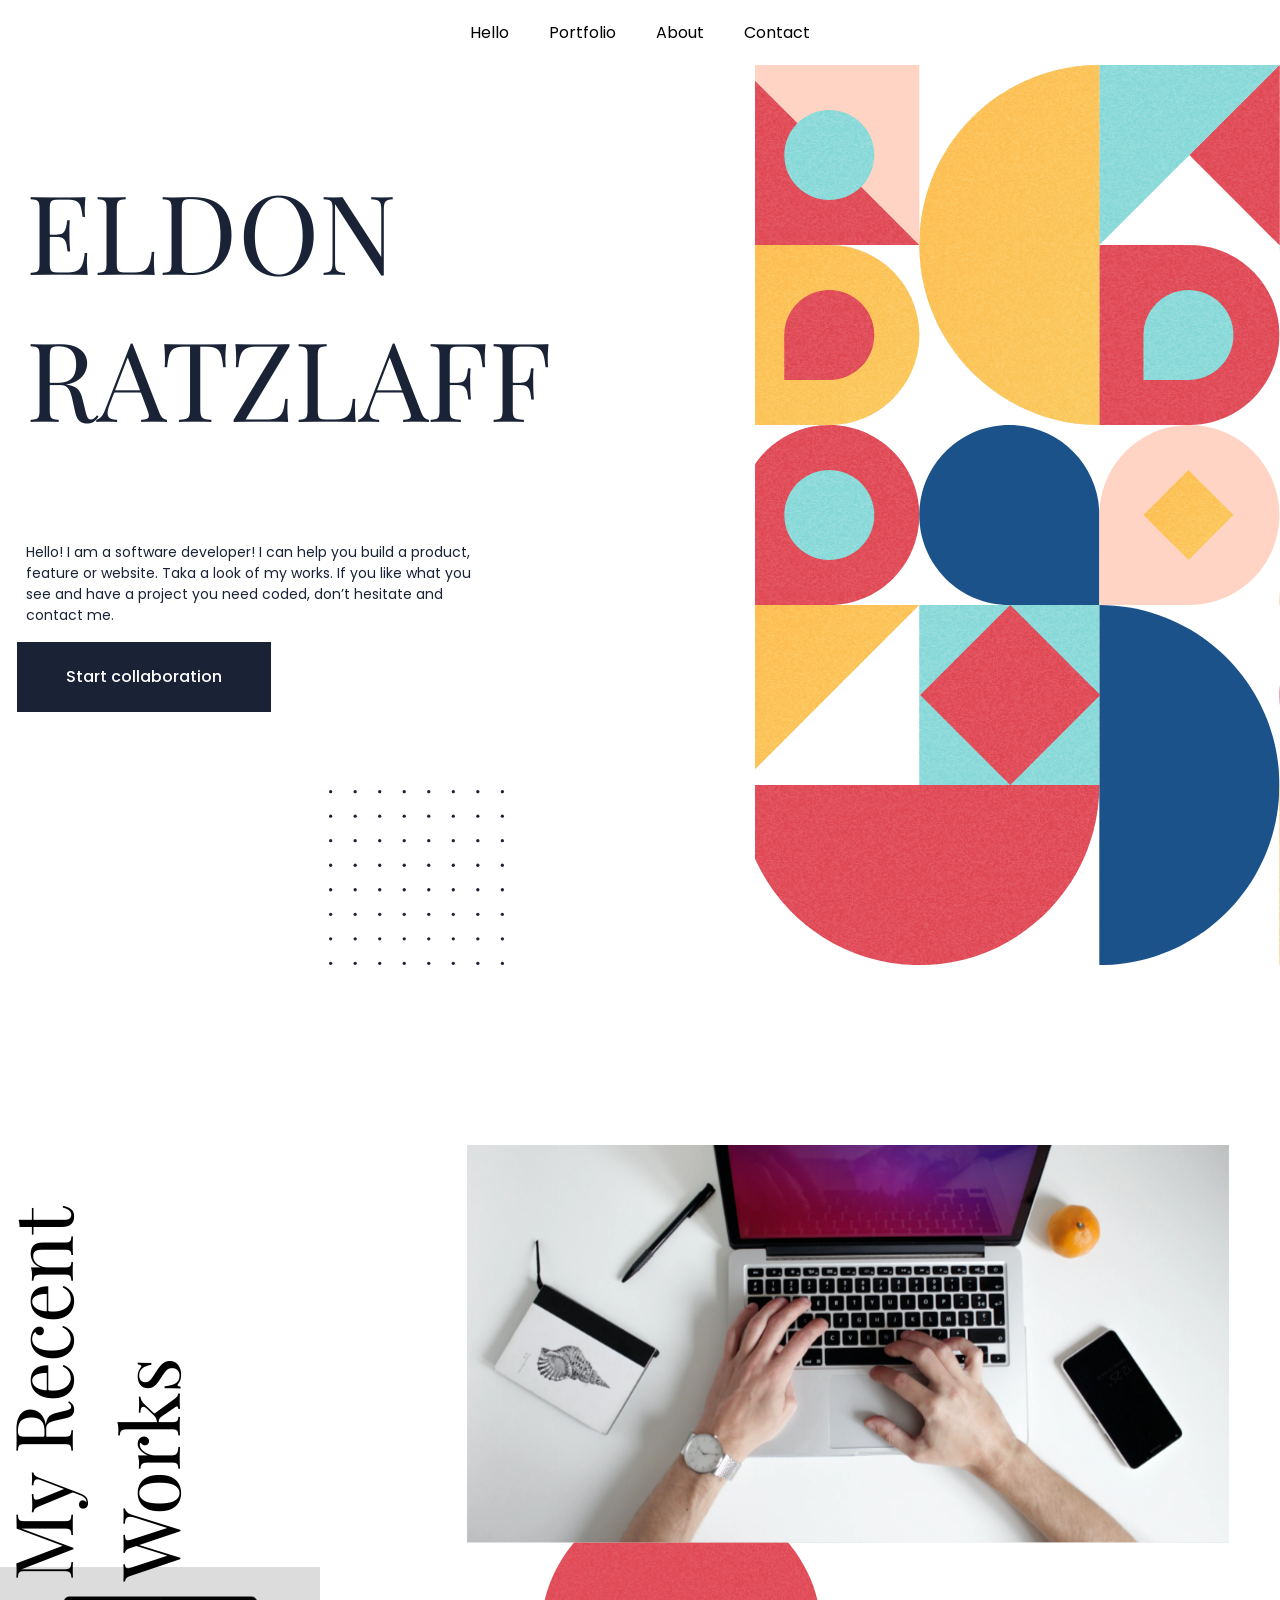
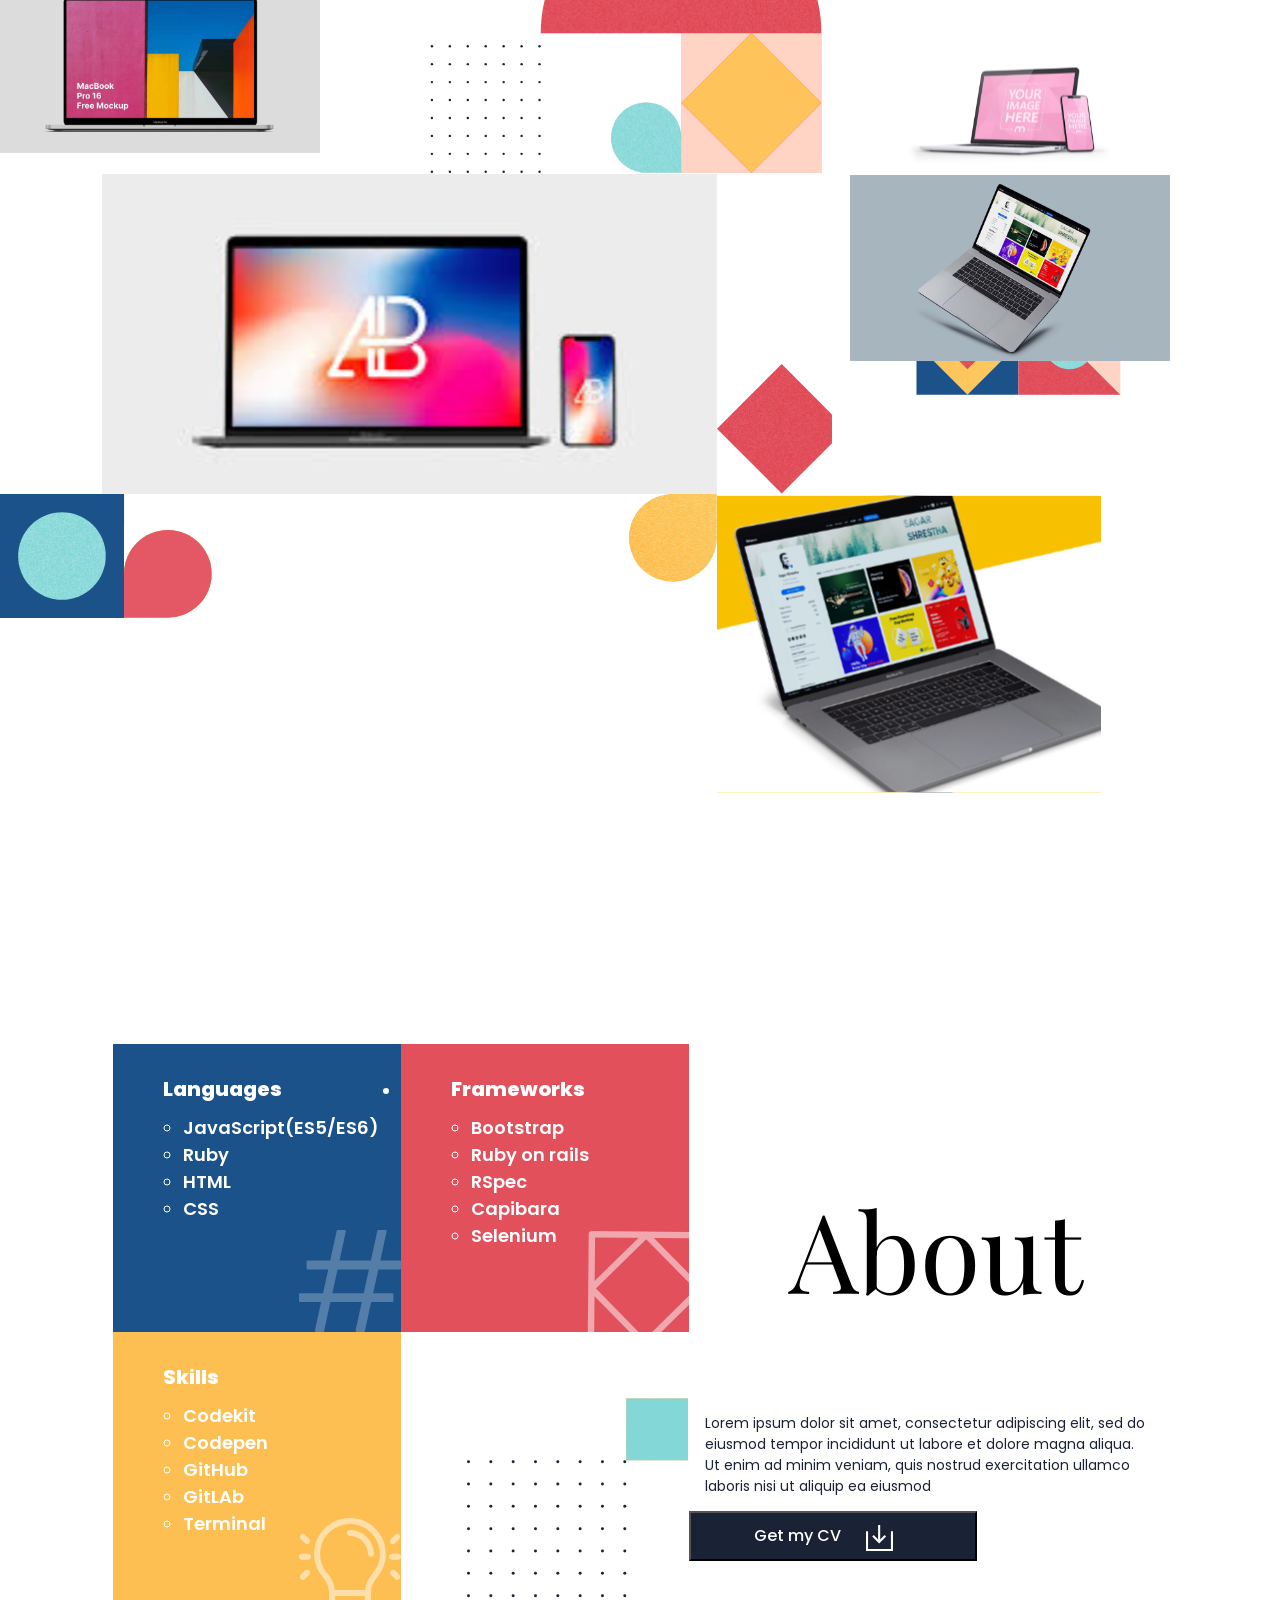
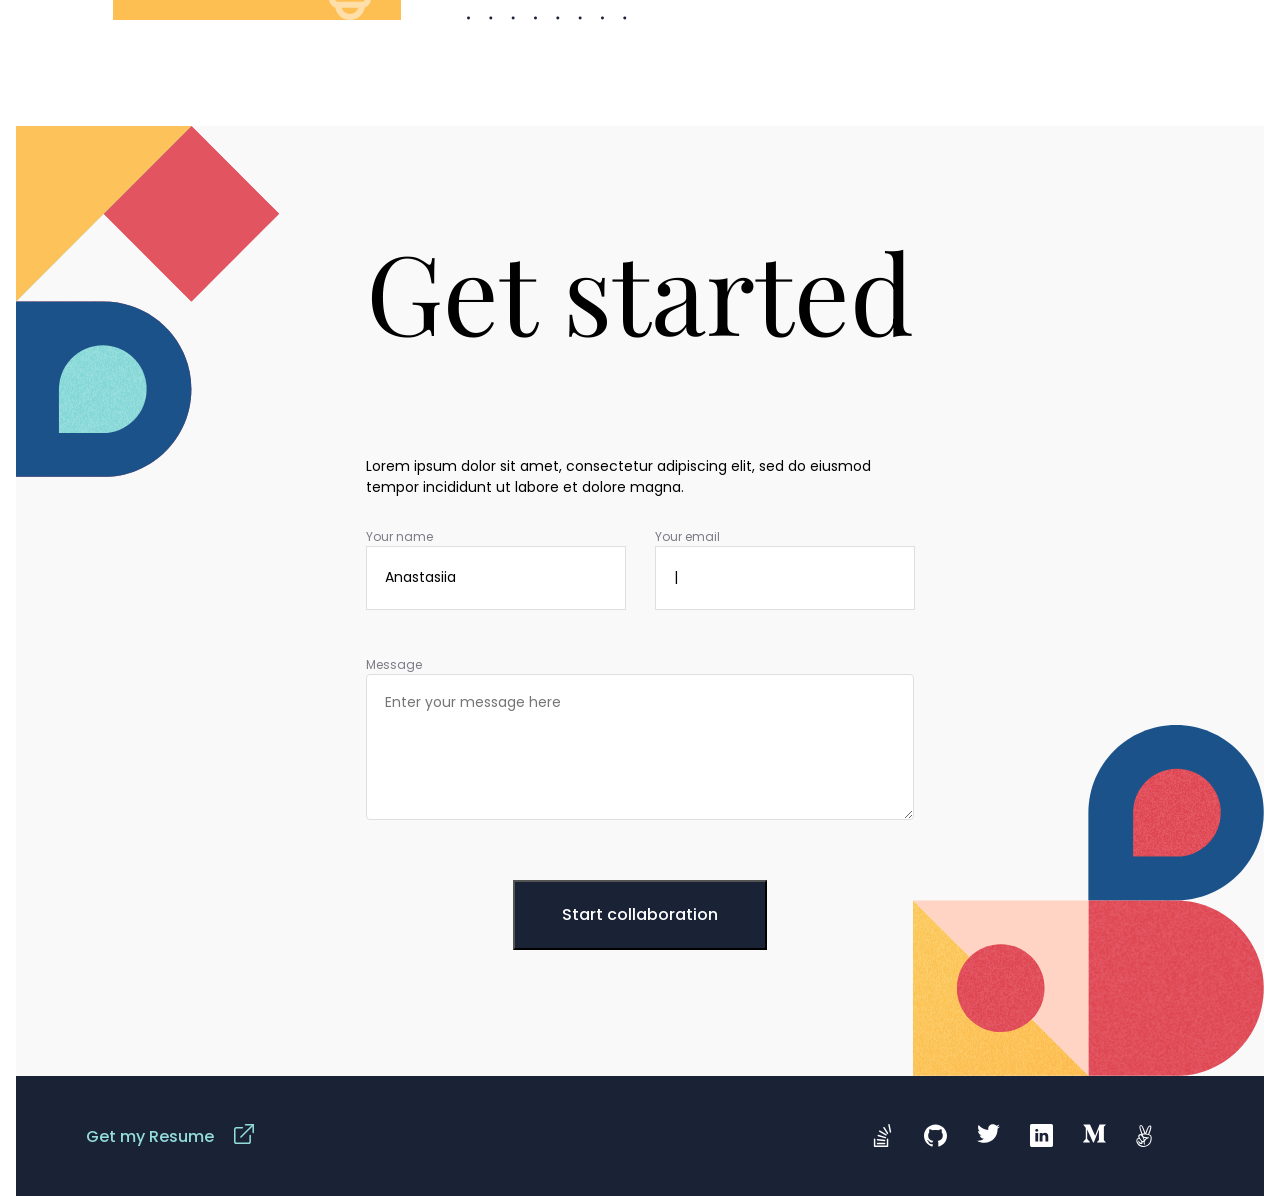
==== commit e80958e3: "Merge a10709454a86944645e613fcce6ff56991cfbb39 into 0deeb7dd589d463402199e22dfa4913c9db00a9e" ====
--- a/index.html
+++ b/index.html
@@ -4,43 +4,49 @@
     <meta charset="UTF-8">
     <meta http-equiv="X-UA-Compatible" content="IE=edge">
     <meta name="viewport" content="width=device-width, initial-scale=1.0">
-
+    
     <link rel="stylesheet" href="/styles/style.css">
     <link rel="stylesheet" href="/styles/stylequery.css">
+ 
     <link rel = "icon" href =  "/pict-mobile/bxs-radiation.svg" type = "image/x-icon">
     <title>Portfolio</title>
 </head>
-
-
 
 <body>
     <header>
         <div class="top-page">
             <div class="ornament-top"><img src="/pict-mobile/image_geometry_1.svg" alt=""></div>
             <nav class="menu1"><img src="/pict-mobile/ic_menu.svg" alt="Menu icon"></nav>
+            <div class="header-desktop">
+                <div>Hello</div>
+                <div>Portfolio</div>
+                <div>About</div>
+                <div>Contact</div>
+            </div>
         </div>
     </header>
 <section class="headline">
     <div class="top-text"> 
-    <h1 class="top-name">ELDON RATZLAFF</h1>
-    <p class="top-coment">Hello! I am a software developer! I can help you build a product, feature or website. Taka a look of my works.
+        <h1 class="top-name">ELDON RATZLAFF</h1>
+        <p class="top-coment">Hello! I am a software developer! I can help you build a product, feature or website. Taka a look of my works.
       If you like what you see and have a project you need coded, don’t hesitate and contact me.
-     </p>
-
-    <div class="top-buton">
-    Start collaboration
-    </div>
-</div> 
+        </p>
+
+        <div class="top-buton">
+        Start collaboration
+        </div>
+    </div> 
 <div class="ornamen-first-botom">
 </div>
 </section>
 
 
-<h2 class="projects">My Recent Works</h2>
+
 
 <section class="midle-section">
+    <h2 class="projects">My Recent Works</h2>
 <!-- proyect 1 -->
-<div class="works-cards">
+<div class="works-cards works-cards1">
     <div class="project1"></div>
     <div class="proyect-foot1">
         <h2 class="proyect-foot1-p">Project name goes here</h2>
@@ -60,9 +66,9 @@
     
 
 <!-- proyect 2 -->
-<div class="works-cards">
+<div class="works-cards works-cards2">
     <div class="project2"></div>
-    <div class="proyect-foot1">
+    <div class="proyect-foot2">
         <h2 class="proyect-foot1-p">Project name goes here</h2>
         <ul class="proyect-foot1-ul">
             <li class="proyect-foot1-li">HTML/CSS</li>
@@ -79,9 +85,9 @@
 
 
 <!-- proyect 3 -->
-<div class="works-cards">
+<div class="works-cards works-cards3">
     <div class="project3"></div>
-    <div class="proyect-foot1">
+    <div class="proyect-foot3">
         <h2 class="proyect-foot1-p">Project name goes here</h2>
         <ul class="proyect-foot1-ul">
             <li class="proyect-foot1-li">HTML/CSS</li>
@@ -99,9 +105,9 @@
 
 
 <!-- proyect 4 -->
-<div class="works-cards">
+<div class="works-cards works-cards4">
     <div class="project4"></div>
-    <div class="proyect-foot1">
+    <div class="proyect-foot4">
         <h2 class="proyect-foot1-p">Project name goes here</h2>
         <ul class="proyect-foot1-ul">
             <li class="proyect-foot1-li">HTML/CSS</li>
@@ -119,9 +125,9 @@
 
 
 <!-- proyect 5 -->
-<div class="works-cards">
+<div class="works-cards works-cards5" >
     <div class="project5"></div>
-    <div class="proyect-foot1">
+    <div class="proyect-foot5">
         <h2 class="proyect-foot1-p">Project name goes here</h2>
         <ul class="proyect-foot1-ul">
             <li class="proyect-foot1-li">HTML/CSS</li>
@@ -140,37 +146,51 @@
 
 
 <!-- proyect 6 -->
-<div  class="works-cards">
+
+<div  class="works-cards works-cards6">
     <div class="project6"></div>
-    <div class="proyect-foot1">
-        <h2 class="proyect-foot1-p">Project name goes here</h2>
-        <ul class="proyect-foot1-ul">
-            <li class="proyect-foot1-li">HTML/CSS</li>
-            <li class="proyect-foot1-li">Ruby on Rails</li>
-            <li class="proyect-foot1-li">JavaScript</li>
-        </ul>
-        <button class="proyect-foot1-button">
-            <h3 class="proyect-foot1-text">See this project</h3>
-            <div class="proyect-foot1-img"></div>
-        </button>
-    </div  >
-    
-</div>
+    <div class="proyect-foot6">
+        <h2 class="proyect-foot1-p">Project name goes here</h2>
+        <ul class="proyect-foot1-ul">
+            <li class="proyect-foot1-li">HTML/CSS</li>
+            <li class="proyect-foot1-li">Ruby on Rails</li>
+            <li class="proyect-foot1-li">JavaScript</li>
+        </ul>
+        <button class="proyect-foot1-button">
+            <h3 class="proyect-foot1-text">See this project</h3>
+            <div class="proyect-foot1-img"></div>
+        </button>
+    </div  >
+    
+</div>
+
+<div class="picture1"></div>
+<div class="picture2"></div>
+<div class="picture3"></div>
+<div class="picture4"></div>
+<div class="picture5"></div>
+<div class="picture6"></div>
+<div class="ornament1"></div>
+<div class="ornament2"></div>
+<div class="ornament3"></div>
+<div class="ornament4"></div>
+
 
 </section>
 
 
 <section class="about-section">
     <div>
-        <h2 class="about-title">About
-        </h2>
-        <p class="about-p">Lorem ipsum dolor sit amet, consectetur adipiscing elit, sed do eiusmod tempor incididunt ut labore et dolore magna aliqua. Ut enim ad minim veniam, quis nostrud exercitation ullamco laboris nisi ut aliquip ea eiusmod</p>
+        <div>
+            <h2 class="about-title">About</h2>
+            <p class="about-p">Lorem ipsum dolor sit amet, consectetur adipiscing elit, sed do eiusmod tempor incididunt ut labore et dolore magna aliqua. Ut enim ad minim veniam, quis nostrud exercitation ullamco laboris nisi ut aliquip ea eiusmod</p>
+        </div>
+        <button class="get-mycv">
+            <h3 class="get-mycv-h">Get my CV</h3>
+            <div class="get-mycv-icon"></div>
+        </button>
     </div>
-
-    <button class="get-mycv">
-        <h3 class="get-mycv-h">Get my CV</h3>
-        <div class="get-mycv-icon"></div>
-    </button>
+    
 
     <ul class="categories">
         <li class="languages">       
@@ -203,41 +223,42 @@
                 <li>GitLAb</li>
                 <li>Terminal</li>
             </ul>
-        </li> 
+        </li>
+        <div class="categories-img" ></div> 
+
     </ul>
 </section>
 
-
-
-
-
 <section class="foot-section">
-    <div class="ornament-top"><img src="/pict-mobile/image_geometry_1.svg" alt=""></div>
-<h2 class="foot-section-h">Get started</h2>
-<p class="foot-section-p">Lorem ipsum dolor sit amet, consectetur adipiscing elit, sed do eiusmod tempor incididunt ut labore et dolore magna.</p>
-
-
-
-
-
-    <form action="https://formspree.io/f/xaykaovn" method="post">
-        <div class="your-name-container" >
-            <div>Your name</div>
-            <input type="text" name="" placeholder="Anastasiia" maxlength='30'  id="">
-        </div>
-
-
-        <div class="email-container">
-            <div>Your email</div>
-            <input type="email" placeholder="|"  name="your email" id=""  >
-        </div>    
-
-         <textarea class="form-coment" name="form-coment" id="" placeholder="Enter your message here" ></textarea>
+    <div class="foot-section-andform">
+        <div class="ornament-top"><img src="/pict-mobile/image_geometry_1.svg" alt="">
+        </div>
+        <h2 class="foot-section-h">Get started</h2>
         
-        <button class="start-coll-btn"  >Start collaboration</button>
-
-    </form>
-
+        <p class="foot-section-p">Lorem ipsum dolor sit amet, consectetur adipiscing elit, sed do eiusmod tempor incididunt ut labore et dolore magna.</p>
+    
+        <form action="https://formspree.io/f/xaykaovn" method="post">
+          
+            <div class="name-email-divs">
+                <div class="your-name-container">                        
+                     <div>Your name</div>
+                    <input type="text" name="your name" placeholder="Anastasiia" maxlength='30' required id="your-name">
+                </div>              
+            
+                <div class="email-container">
+                    <div>Your email</div>
+                    <input type="email" placeholder="|"  name="your email" id="your-email" required >
+                </div>    
+    
+            </div>
+            <div class="texarea-message">Message</div>
+    
+             <textarea class="form-coment" name="form-coment" id="form-coment" placeholder="Enter your message here" maxlength='500' required cols="30" rows="10"></textarea>            
+            <button class="start-coll-btn" type="submit" >Start collaboration</button>
+    
+        </form>
+
+    </div>
     
     <div class="foot-botom">
         <button class="get-resume-btn">
@@ -256,5 +277,6 @@
     </div>
 </section>
 
+
 </body>
 </html>
--- a/styles/style.css
+++ b/styles/style.css
@@ -20,11 +20,11 @@
 
 @keyframes rotate {
   0% {
-    transform: rotate(45deg);
+  transform: rotate(45deg);
   }
 
   100% {
-    transform: rotate(-45deg);
+  transform: rotate(-45deg);
   }
 }
 
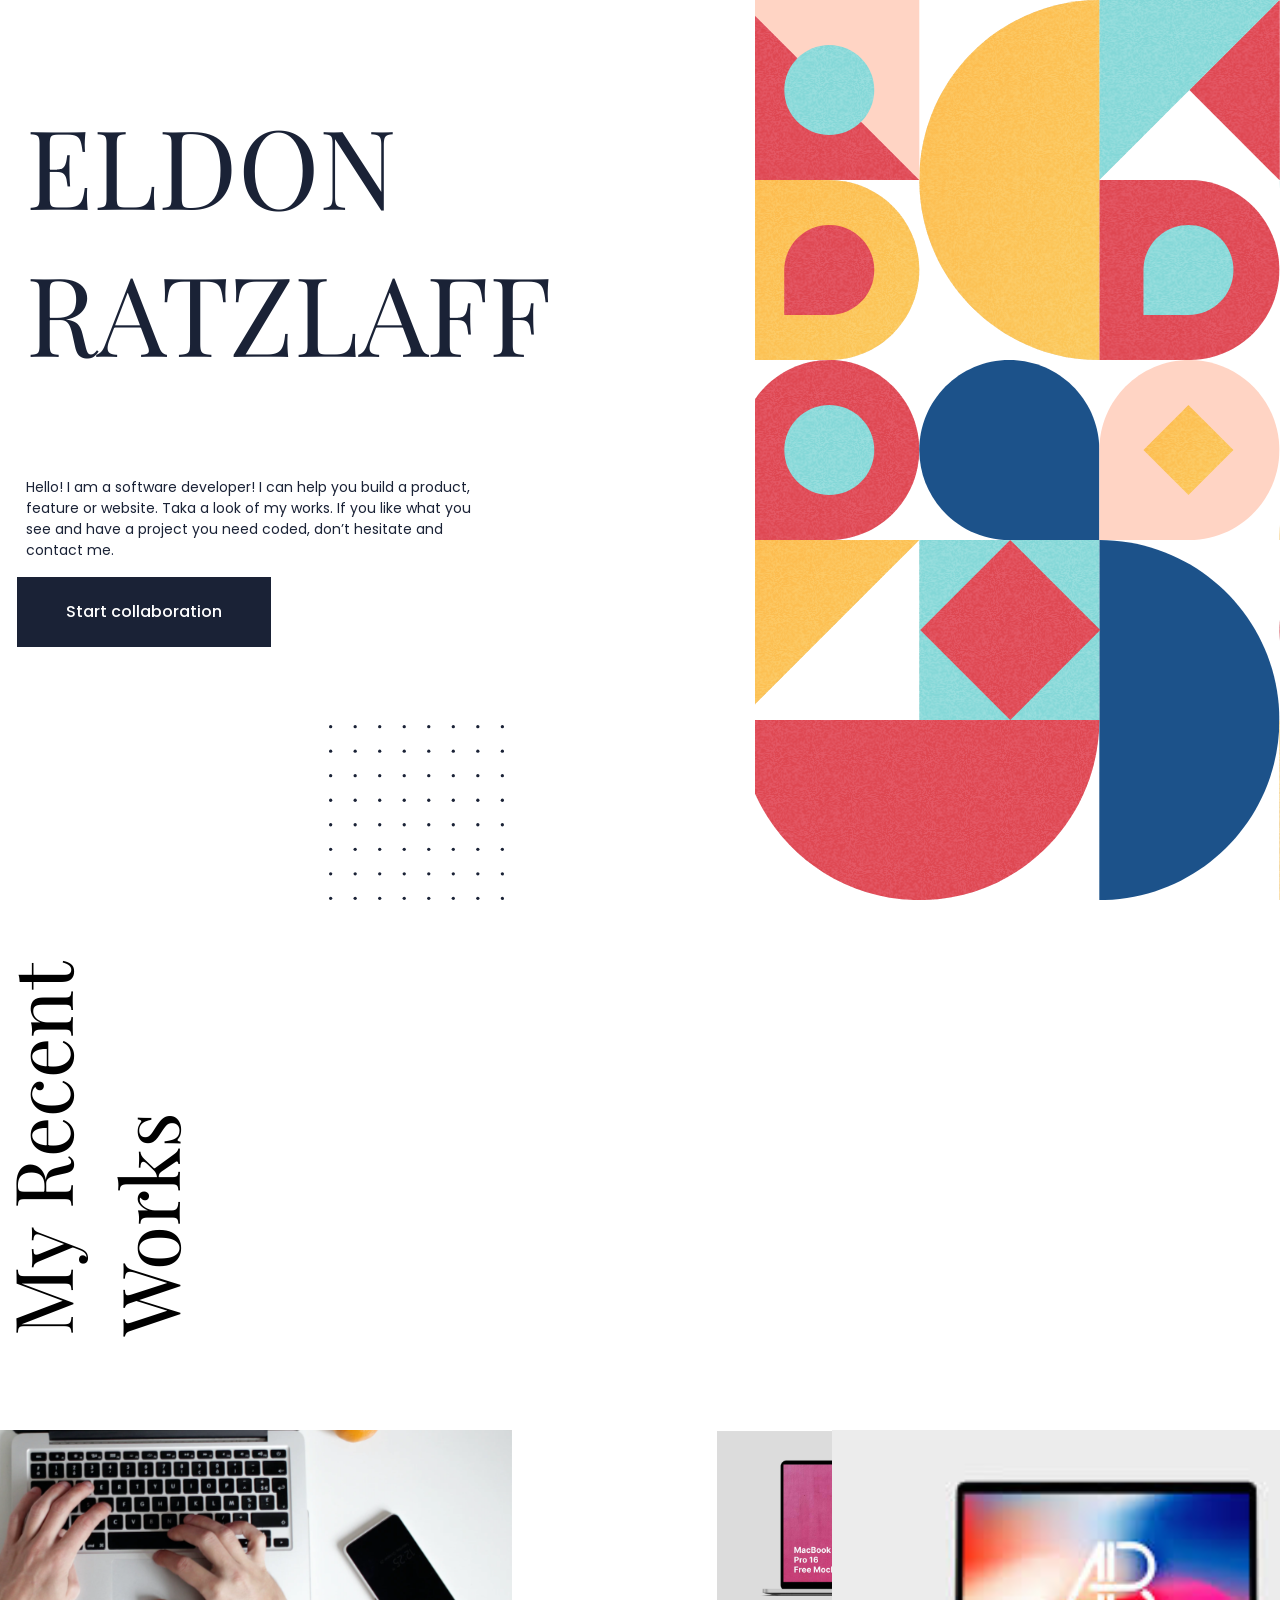
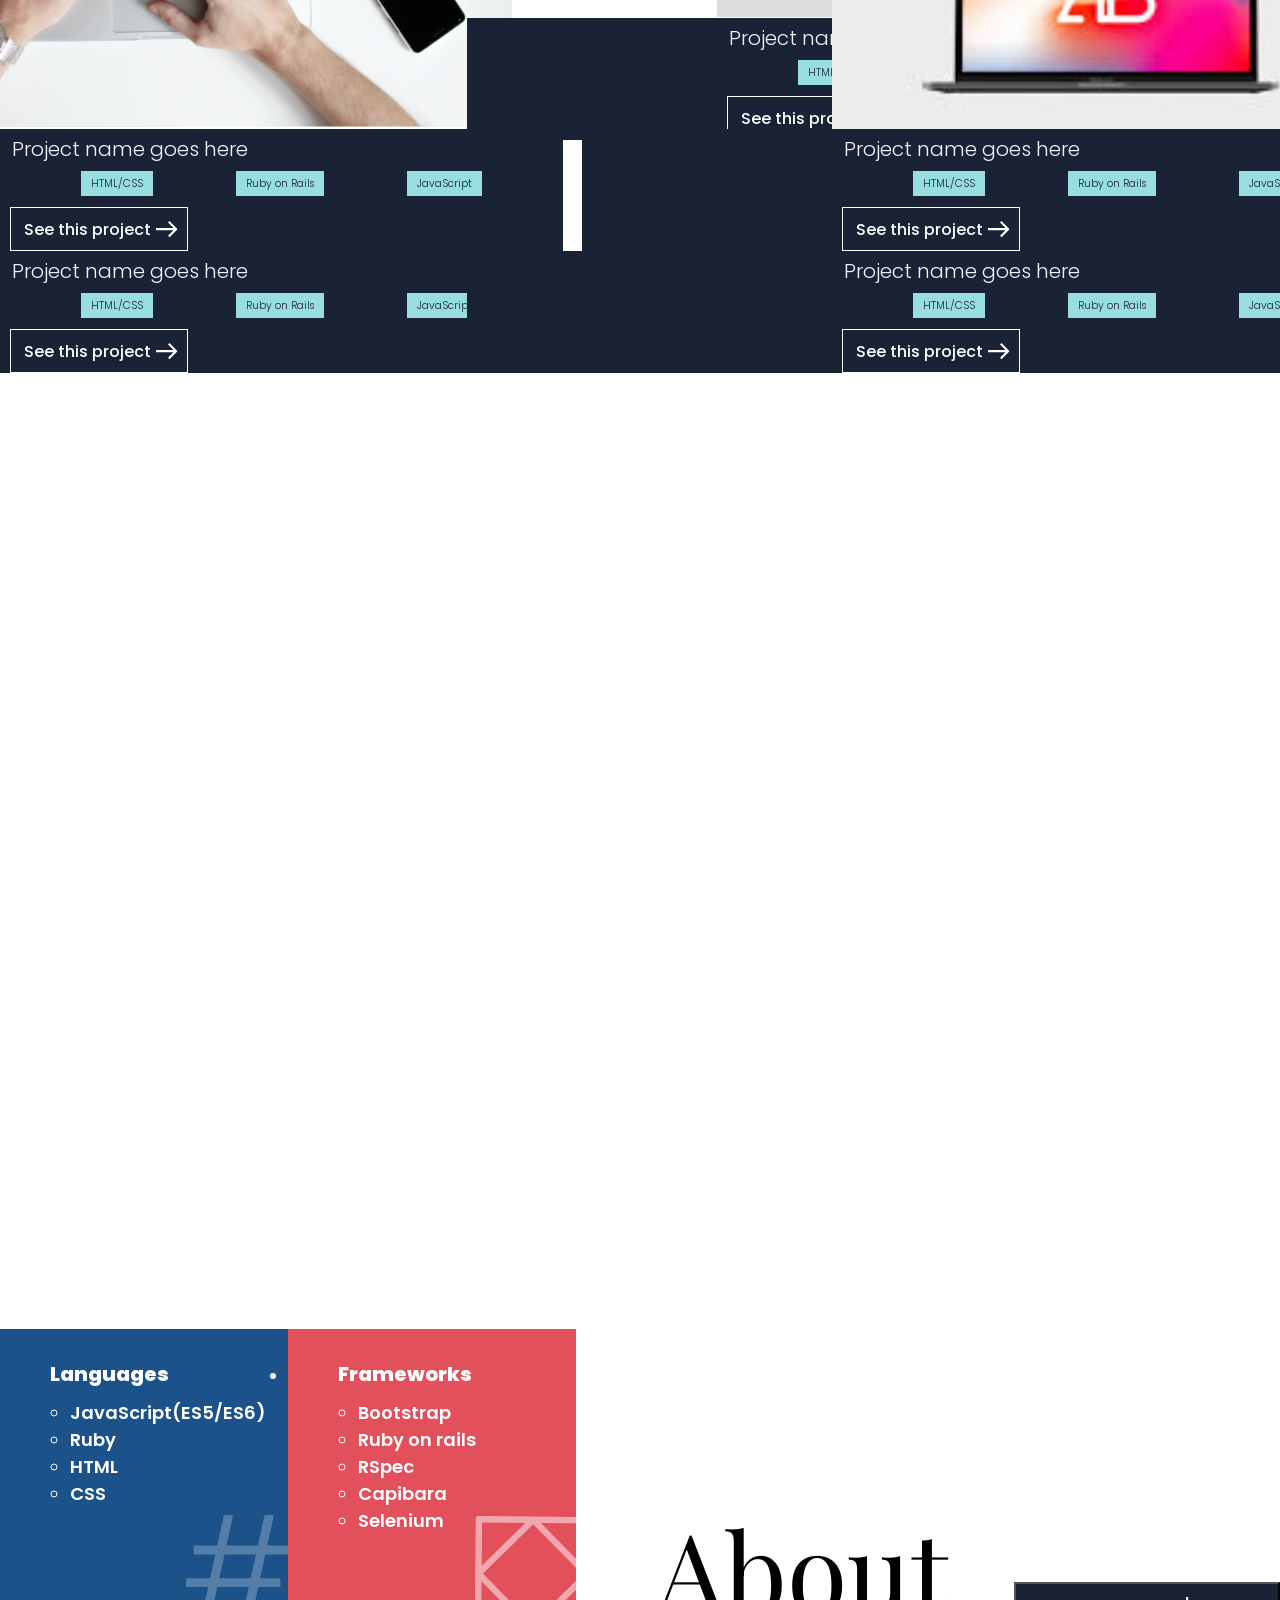
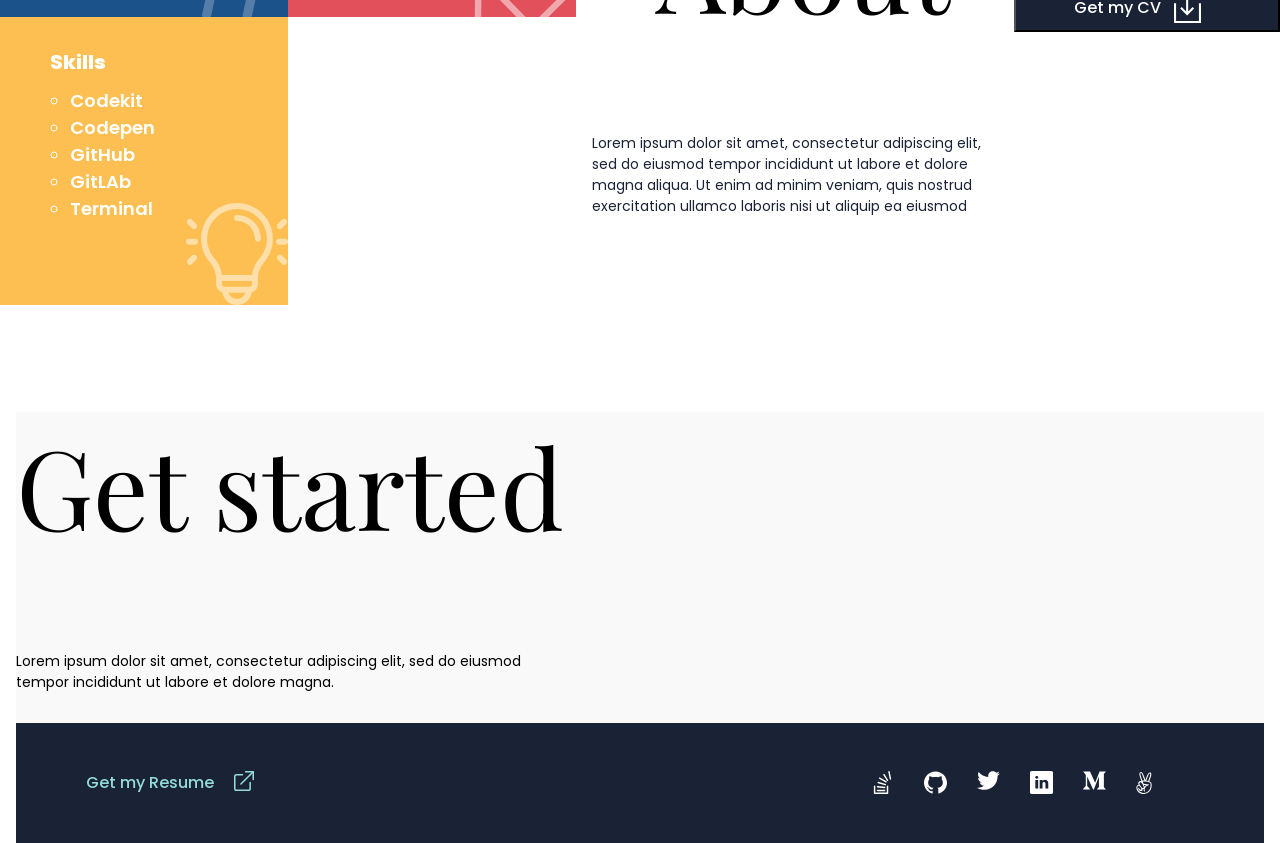
==== commit 989a6daf: "create form section" ====
--- a/index.html
+++ b/index.html
@@ -4,49 +4,43 @@
     <meta charset="UTF-8">
     <meta http-equiv="X-UA-Compatible" content="IE=edge">
     <meta name="viewport" content="width=device-width, initial-scale=1.0">
-    
+
     <link rel="stylesheet" href="/styles/style.css">
     <link rel="stylesheet" href="/styles/stylequery.css">
- 
     <link rel = "icon" href =  "/pict-mobile/bxs-radiation.svg" type = "image/x-icon">
     <title>Portfolio</title>
 </head>
+
+
 
 <body>
     <header>
         <div class="top-page">
             <div class="ornament-top"><img src="/pict-mobile/image_geometry_1.svg" alt=""></div>
             <nav class="menu1"><img src="/pict-mobile/ic_menu.svg" alt="Menu icon"></nav>
-            <div class="header-desktop">
-                <div>Hello</div>
-                <div>Portfolio</div>
-                <div>About</div>
-                <div>Contact</div>
-            </div>
         </div>
     </header>
 <section class="headline">
     <div class="top-text"> 
-        <h1 class="top-name">ELDON RATZLAFF</h1>
-        <p class="top-coment">Hello! I am a software developer! I can help you build a product, feature or website. Taka a look of my works.
+    <h1 class="top-name">ELDON RATZLAFF</h1>
+    <p class="top-coment">Hello! I am a software developer! I can help you build a product, feature or website. Taka a look of my works.
       If you like what you see and have a project you need coded, don’t hesitate and contact me.
-        </p>
-
-        <div class="top-buton">
-        Start collaboration
-        </div>
-    </div> 
+     </p>
+
+    <div class="top-buton">
+    Start collaboration
+    </div>
+</div> 
 <div class="ornamen-first-botom">
 </div>
 </section>
 
 
-
+<h2 class="projects">My Recent Works</h2>
 
 <section class="midle-section">
-    <h2 class="projects">My Recent Works</h2>
 <!-- proyect 1 -->
-<div class="works-cards works-cards1">
+<div class="works-cards">
     <div class="project1"></div>
     <div class="proyect-foot1">
         <h2 class="proyect-foot1-p">Project name goes here</h2>
@@ -66,9 +60,9 @@
     
 
 <!-- proyect 2 -->
-<div class="works-cards works-cards2">
+<div class="works-cards">
     <div class="project2"></div>
-    <div class="proyect-foot2">
+    <div class="proyect-foot1">
         <h2 class="proyect-foot1-p">Project name goes here</h2>
         <ul class="proyect-foot1-ul">
             <li class="proyect-foot1-li">HTML/CSS</li>
@@ -85,9 +79,9 @@
 
 
 <!-- proyect 3 -->
-<div class="works-cards works-cards3">
+<div class="works-cards">
     <div class="project3"></div>
-    <div class="proyect-foot3">
+    <div class="proyect-foot1">
         <h2 class="proyect-foot1-p">Project name goes here</h2>
         <ul class="proyect-foot1-ul">
             <li class="proyect-foot1-li">HTML/CSS</li>
@@ -105,9 +99,9 @@
 
 
 <!-- proyect 4 -->
-<div class="works-cards works-cards4">
+<div class="works-cards">
     <div class="project4"></div>
-    <div class="proyect-foot4">
+    <div class="proyect-foot1">
         <h2 class="proyect-foot1-p">Project name goes here</h2>
         <ul class="proyect-foot1-ul">
             <li class="proyect-foot1-li">HTML/CSS</li>
@@ -125,9 +119,9 @@
 
 
 <!-- proyect 5 -->
-<div class="works-cards works-cards5" >
+<div class="works-cards">
     <div class="project5"></div>
-    <div class="proyect-foot5">
+    <div class="proyect-foot1">
         <h2 class="proyect-foot1-p">Project name goes here</h2>
         <ul class="proyect-foot1-ul">
             <li class="proyect-foot1-li">HTML/CSS</li>
@@ -146,51 +140,37 @@
 
 
 <!-- proyect 6 -->
-
-<div  class="works-cards works-cards6">
+<div  class="works-cards">
     <div class="project6"></div>
-    <div class="proyect-foot6">
-        <h2 class="proyect-foot1-p">Project name goes here</h2>
-        <ul class="proyect-foot1-ul">
-            <li class="proyect-foot1-li">HTML/CSS</li>
-            <li class="proyect-foot1-li">Ruby on Rails</li>
-            <li class="proyect-foot1-li">JavaScript</li>
-        </ul>
-        <button class="proyect-foot1-button">
-            <h3 class="proyect-foot1-text">See this project</h3>
-            <div class="proyect-foot1-img"></div>
-        </button>
-    </div  >
-    
-</div>
-
-<div class="picture1"></div>
-<div class="picture2"></div>
-<div class="picture3"></div>
-<div class="picture4"></div>
-<div class="picture5"></div>
-<div class="picture6"></div>
-<div class="ornament1"></div>
-<div class="ornament2"></div>
-<div class="ornament3"></div>
-<div class="ornament4"></div>
-
+    <div class="proyect-foot1">
+        <h2 class="proyect-foot1-p">Project name goes here</h2>
+        <ul class="proyect-foot1-ul">
+            <li class="proyect-foot1-li">HTML/CSS</li>
+            <li class="proyect-foot1-li">Ruby on Rails</li>
+            <li class="proyect-foot1-li">JavaScript</li>
+        </ul>
+        <button class="proyect-foot1-button">
+            <h3 class="proyect-foot1-text">See this project</h3>
+            <div class="proyect-foot1-img"></div>
+        </button>
+    </div  >
+    
+</div>
 
 </section>
 
 
 <section class="about-section">
     <div>
-        <div>
-            <h2 class="about-title">About</h2>
-            <p class="about-p">Lorem ipsum dolor sit amet, consectetur adipiscing elit, sed do eiusmod tempor incididunt ut labore et dolore magna aliqua. Ut enim ad minim veniam, quis nostrud exercitation ullamco laboris nisi ut aliquip ea eiusmod</p>
-        </div>
-        <button class="get-mycv">
-            <h3 class="get-mycv-h">Get my CV</h3>
-            <div class="get-mycv-icon"></div>
-        </button>
+        <h2 class="about-title">About
+        </h2>
+        <p class="about-p">Lorem ipsum dolor sit amet, consectetur adipiscing elit, sed do eiusmod tempor incididunt ut labore et dolore magna aliqua. Ut enim ad minim veniam, quis nostrud exercitation ullamco laboris nisi ut aliquip ea eiusmod</p>
     </div>
-    
+
+    <button class="get-mycv">
+        <h3 class="get-mycv-h">Get my CV</h3>
+        <div class="get-mycv-icon"></div>
+    </button>
 
     <ul class="categories">
         <li class="languages">       
@@ -223,42 +203,28 @@
                 <li>GitLAb</li>
                 <li>Terminal</li>
             </ul>
-        </li>
-        <div class="categories-img" ></div> 
-
+        </li> 
     </ul>
 </section>
 
+
+
+
+
 <section class="foot-section">
-    <div class="foot-section-andform">
-        <div class="ornament-top"><img src="/pict-mobile/image_geometry_1.svg" alt="">
-        </div>
-        <h2 class="foot-section-h">Get started</h2>
-        
-        <p class="foot-section-p">Lorem ipsum dolor sit amet, consectetur adipiscing elit, sed do eiusmod tempor incididunt ut labore et dolore magna.</p>
-    
-        <form action="https://formspree.io/f/xaykaovn" method="post">
-          
-            <div class="name-email-divs">
-                <div class="your-name-container">                        
-                     <div>Your name</div>
-                    <input type="text" name="your name" placeholder="Anastasiia" maxlength='30' required id="your-name">
-                </div>              
-            
-                <div class="email-container">
-                    <div>Your email</div>
-                    <input type="email" placeholder="|"  name="your email" id="your-email" required >
-                </div>    
-    
-            </div>
-            <div class="texarea-message">Message</div>
-    
-             <textarea class="form-coment" name="form-coment" id="form-coment" placeholder="Enter your message here" maxlength='500' required cols="30" rows="10"></textarea>            
-            <button class="start-coll-btn" type="submit" >Start collaboration</button>
-    
-        </form>
-
-    </div>
+    <div class="ornament-top"><img src="/pict-mobile/image_geometry_1.svg" alt=""></div>
+<h2 class="foot-section-h">Get started</h2>
+<p class="foot-section-p">Lorem ipsum dolor sit amet, consectetur adipiscing elit, sed do eiusmod tempor incididunt ut labore et dolore magna.</p>
+
+
+
+
+
+    <form action="https://formspree.io/f/xaykaovn" method="post">
+ 
+
+    </form>
+
     
     <div class="foot-botom">
         <button class="get-resume-btn">
@@ -277,6 +243,5 @@
     </div>
 </section>
 
-
 </body>
 </html>
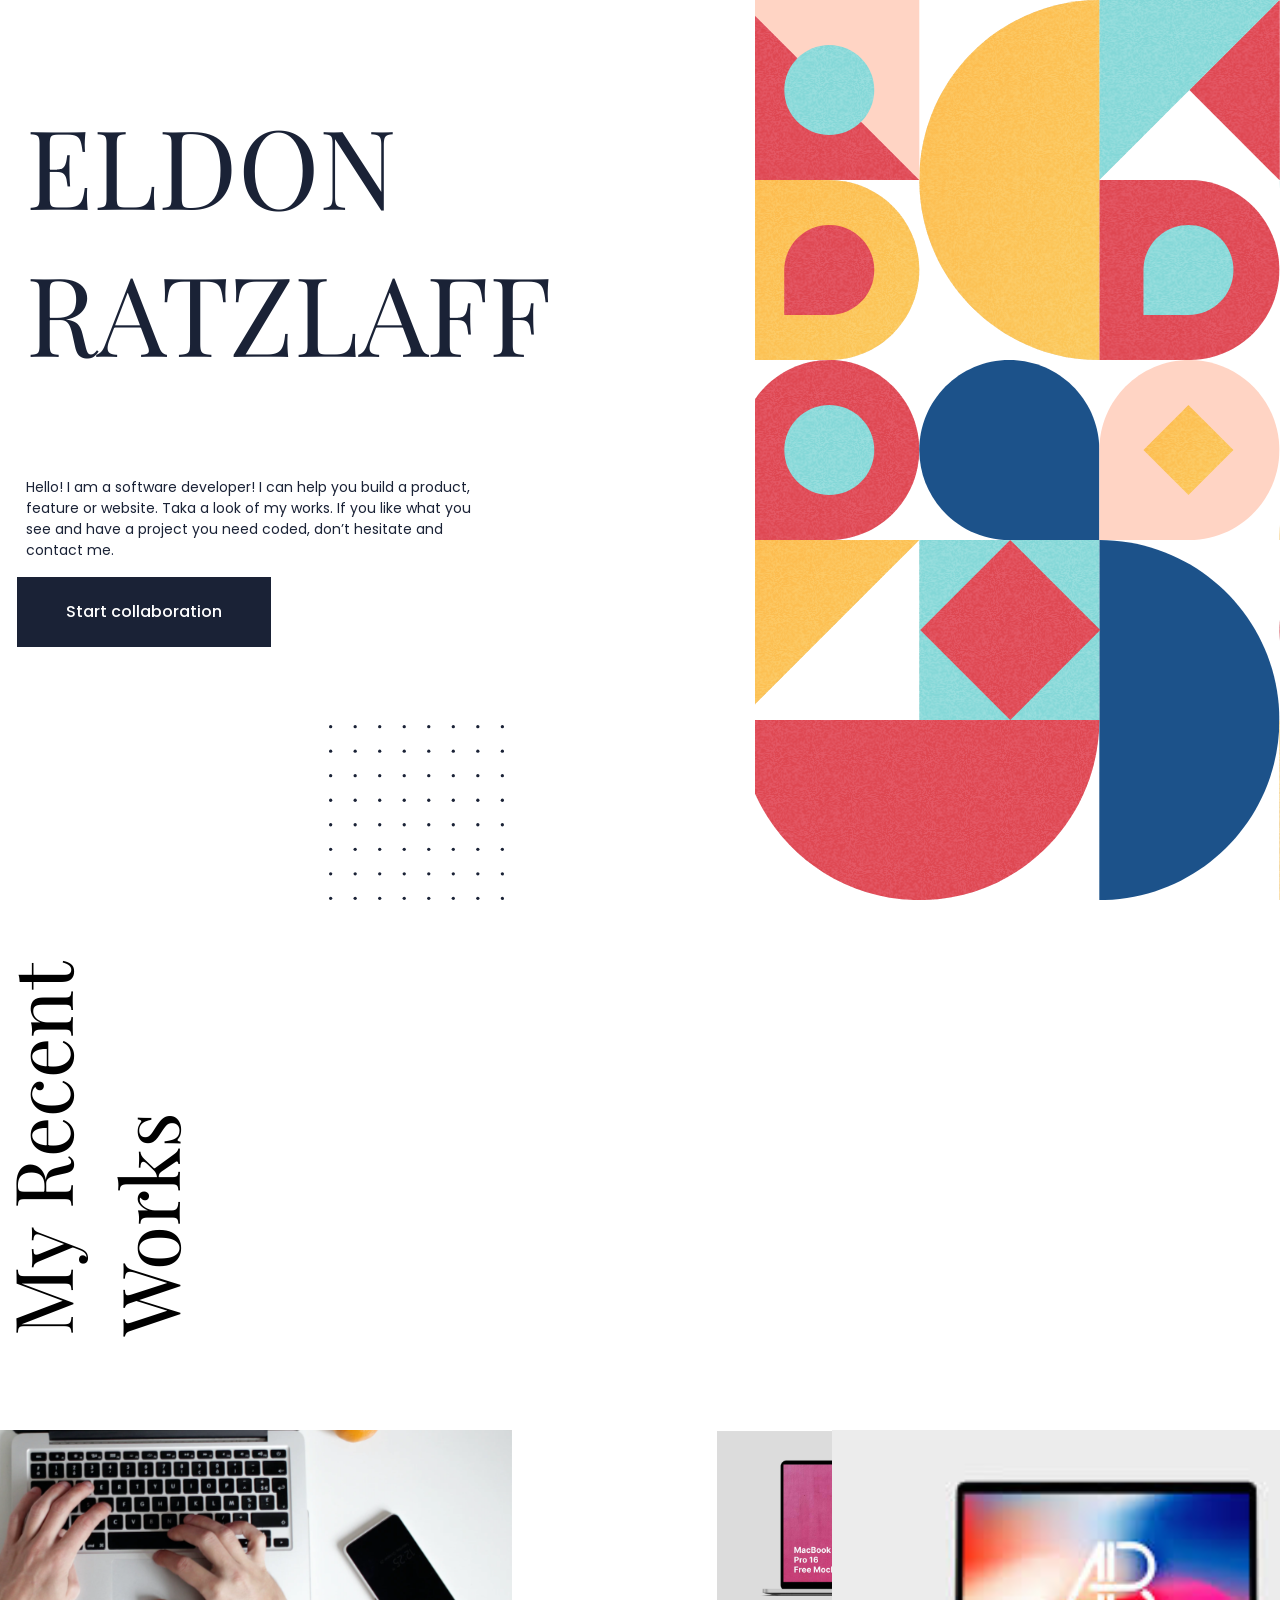
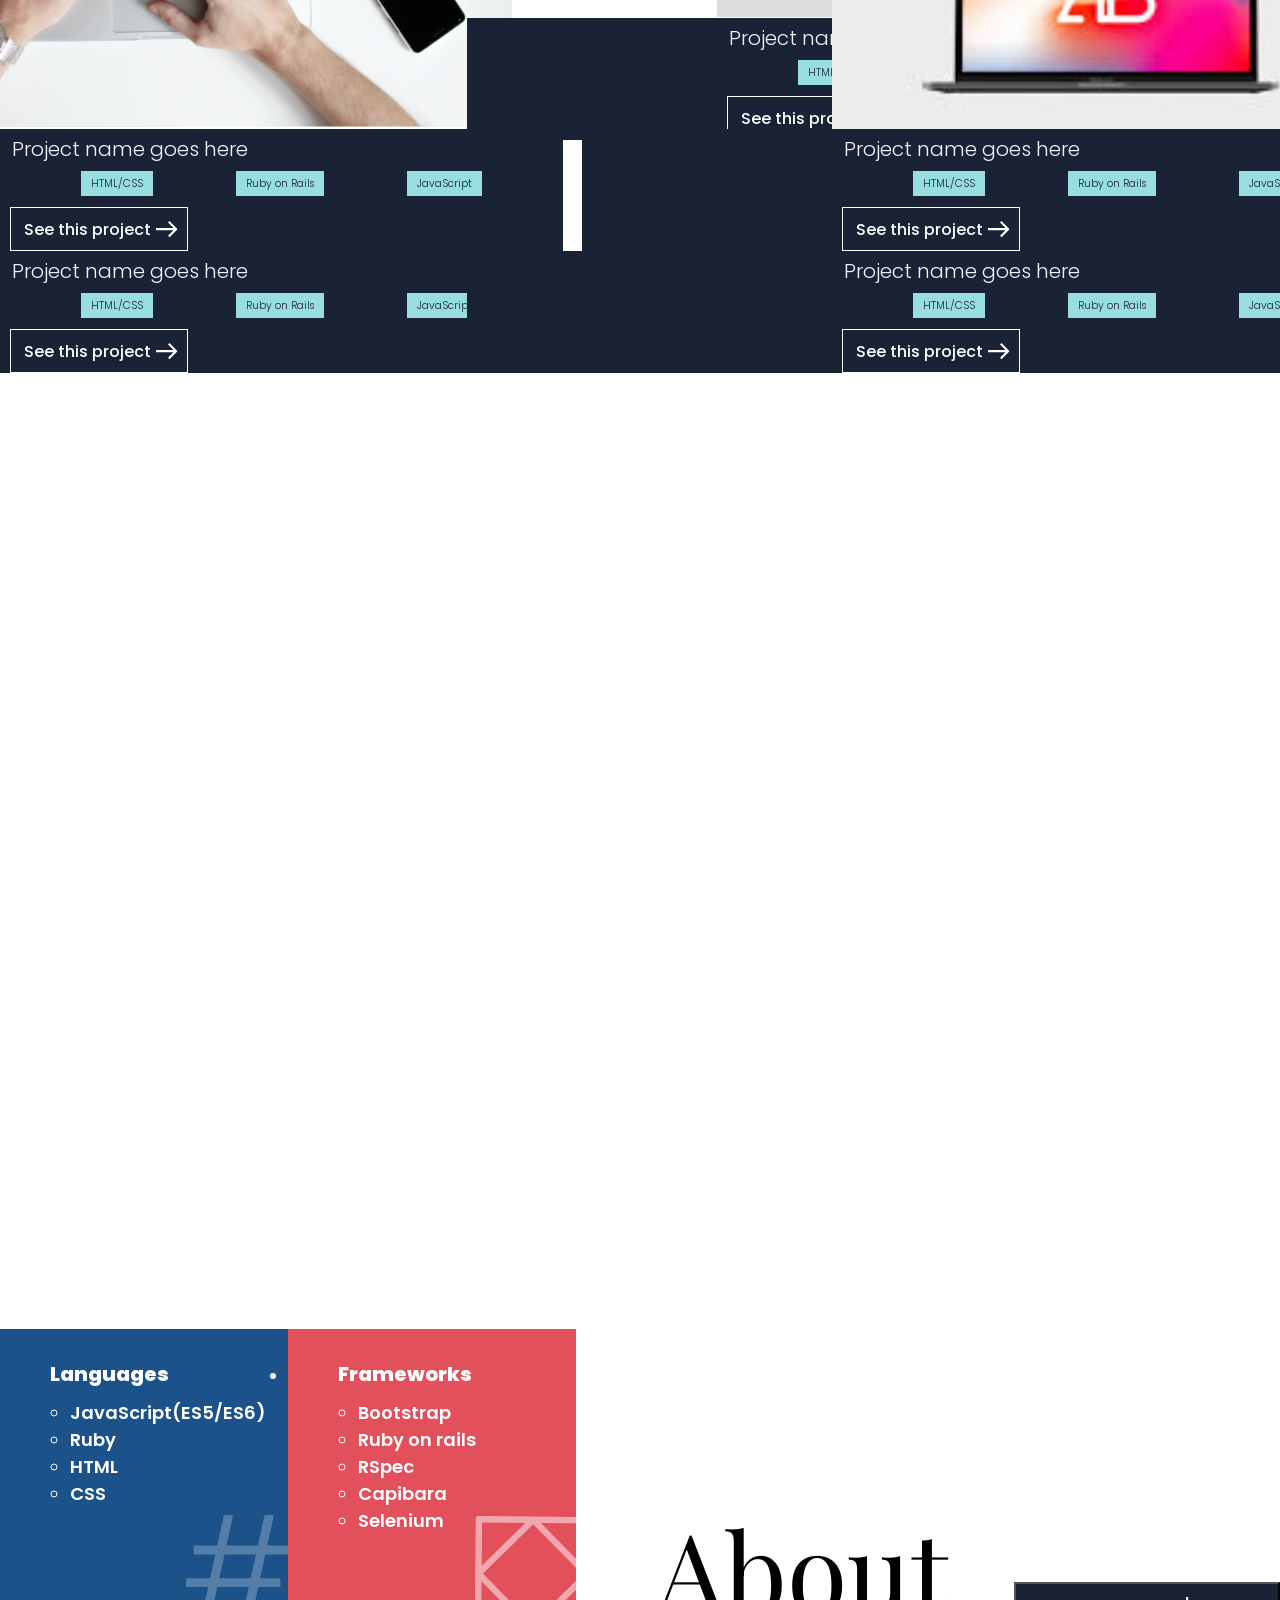
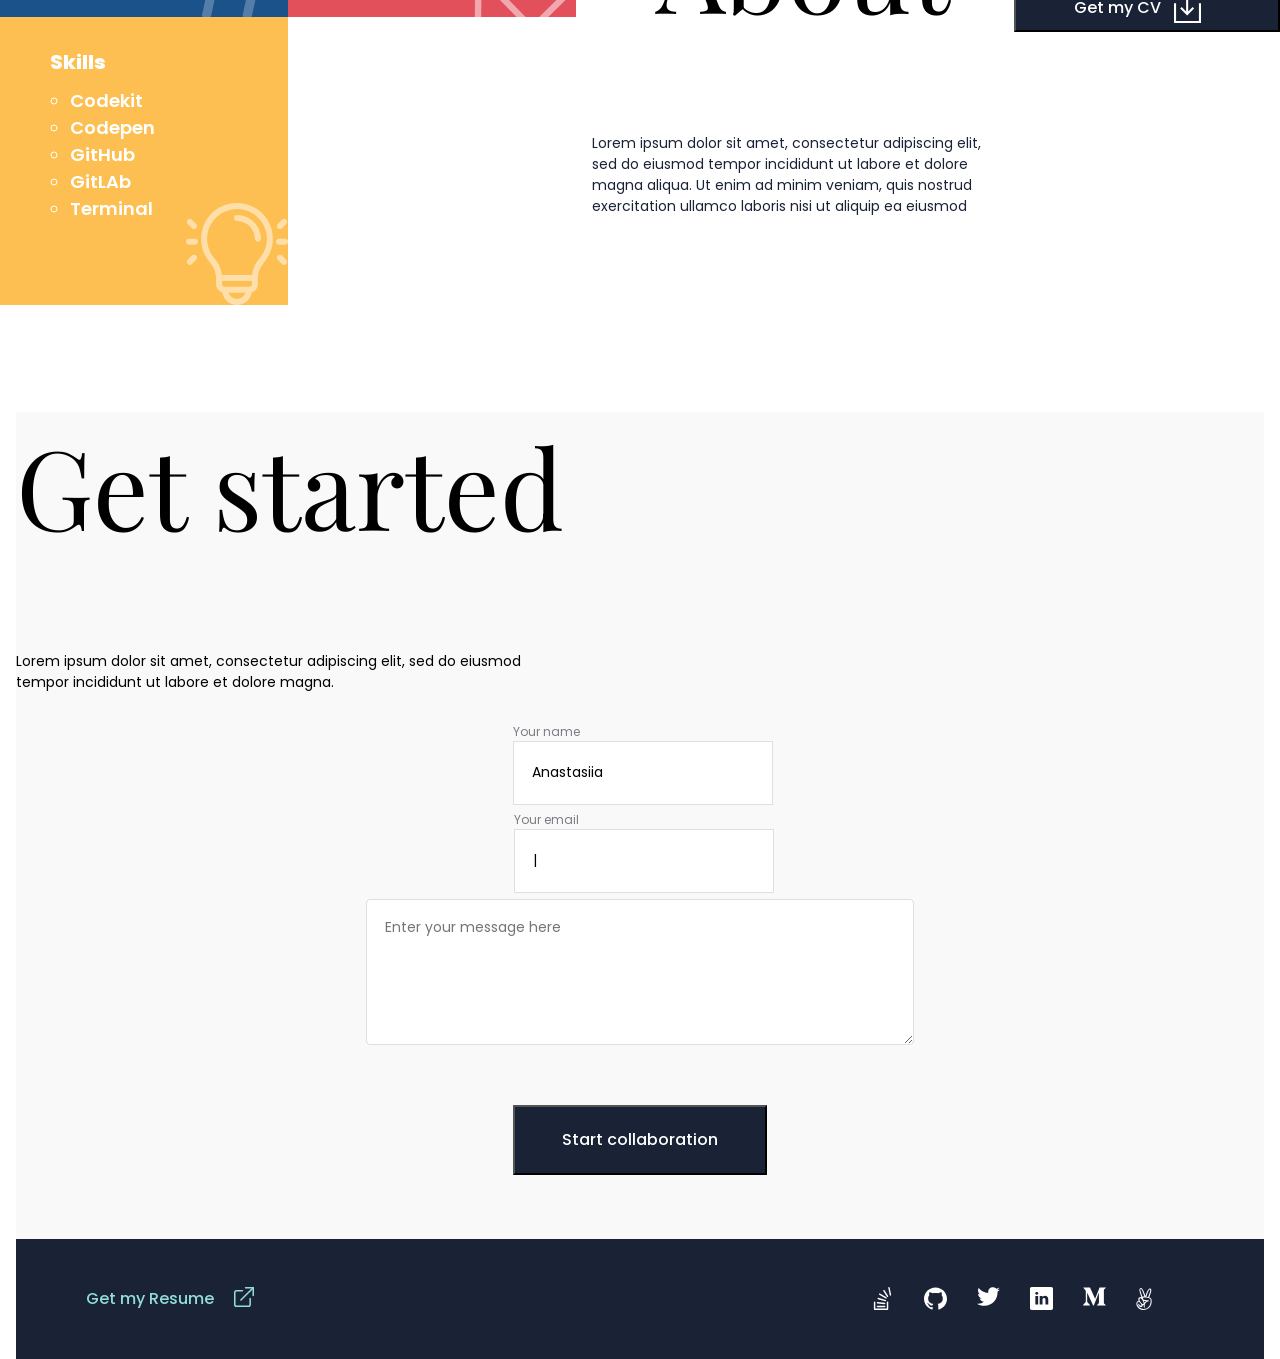
==== commit f2b8d498: "Modify index.html and add the contact form" ====
--- a/index.html
+++ b/index.html
@@ -221,7 +221,20 @@
 
 
     <form action="https://formspree.io/f/xaykaovn" method="post">
- 
+		<div class="your-name-container" >
+            <div>Your name</div>
+            <input type="text" name="" placeholder="Anastasiia" maxlength='30'  id="">
+        </div>
+
+
+        <div class="email-container">
+            <div>Your email</div>
+            <input type="email" placeholder="|"  name="your email" id=""  >
+        </div>    
+
+         <textarea class="form-coment" name="form-coment" id="" placeholder="Enter your message here" ></textarea>
+       
+        <button class="start-coll-btn"  >Start collaboration</button>
 
     </form>
 
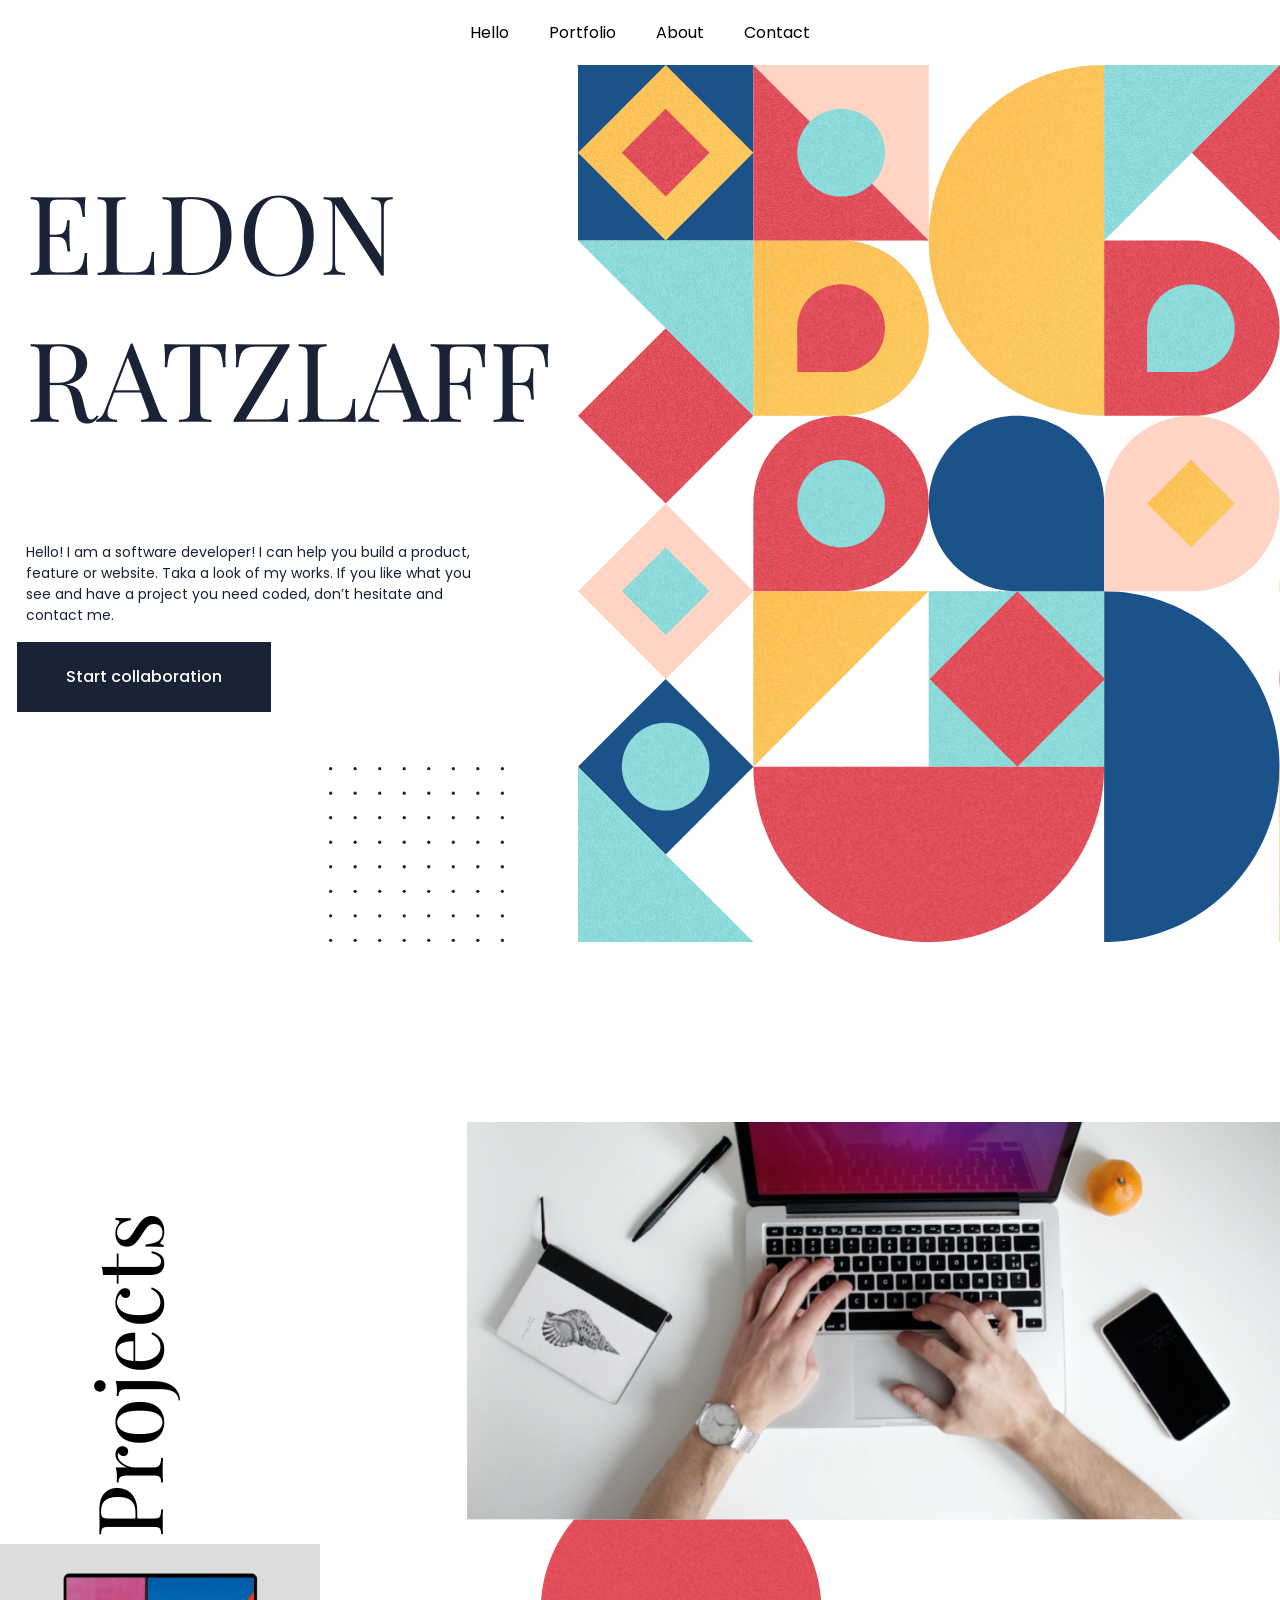
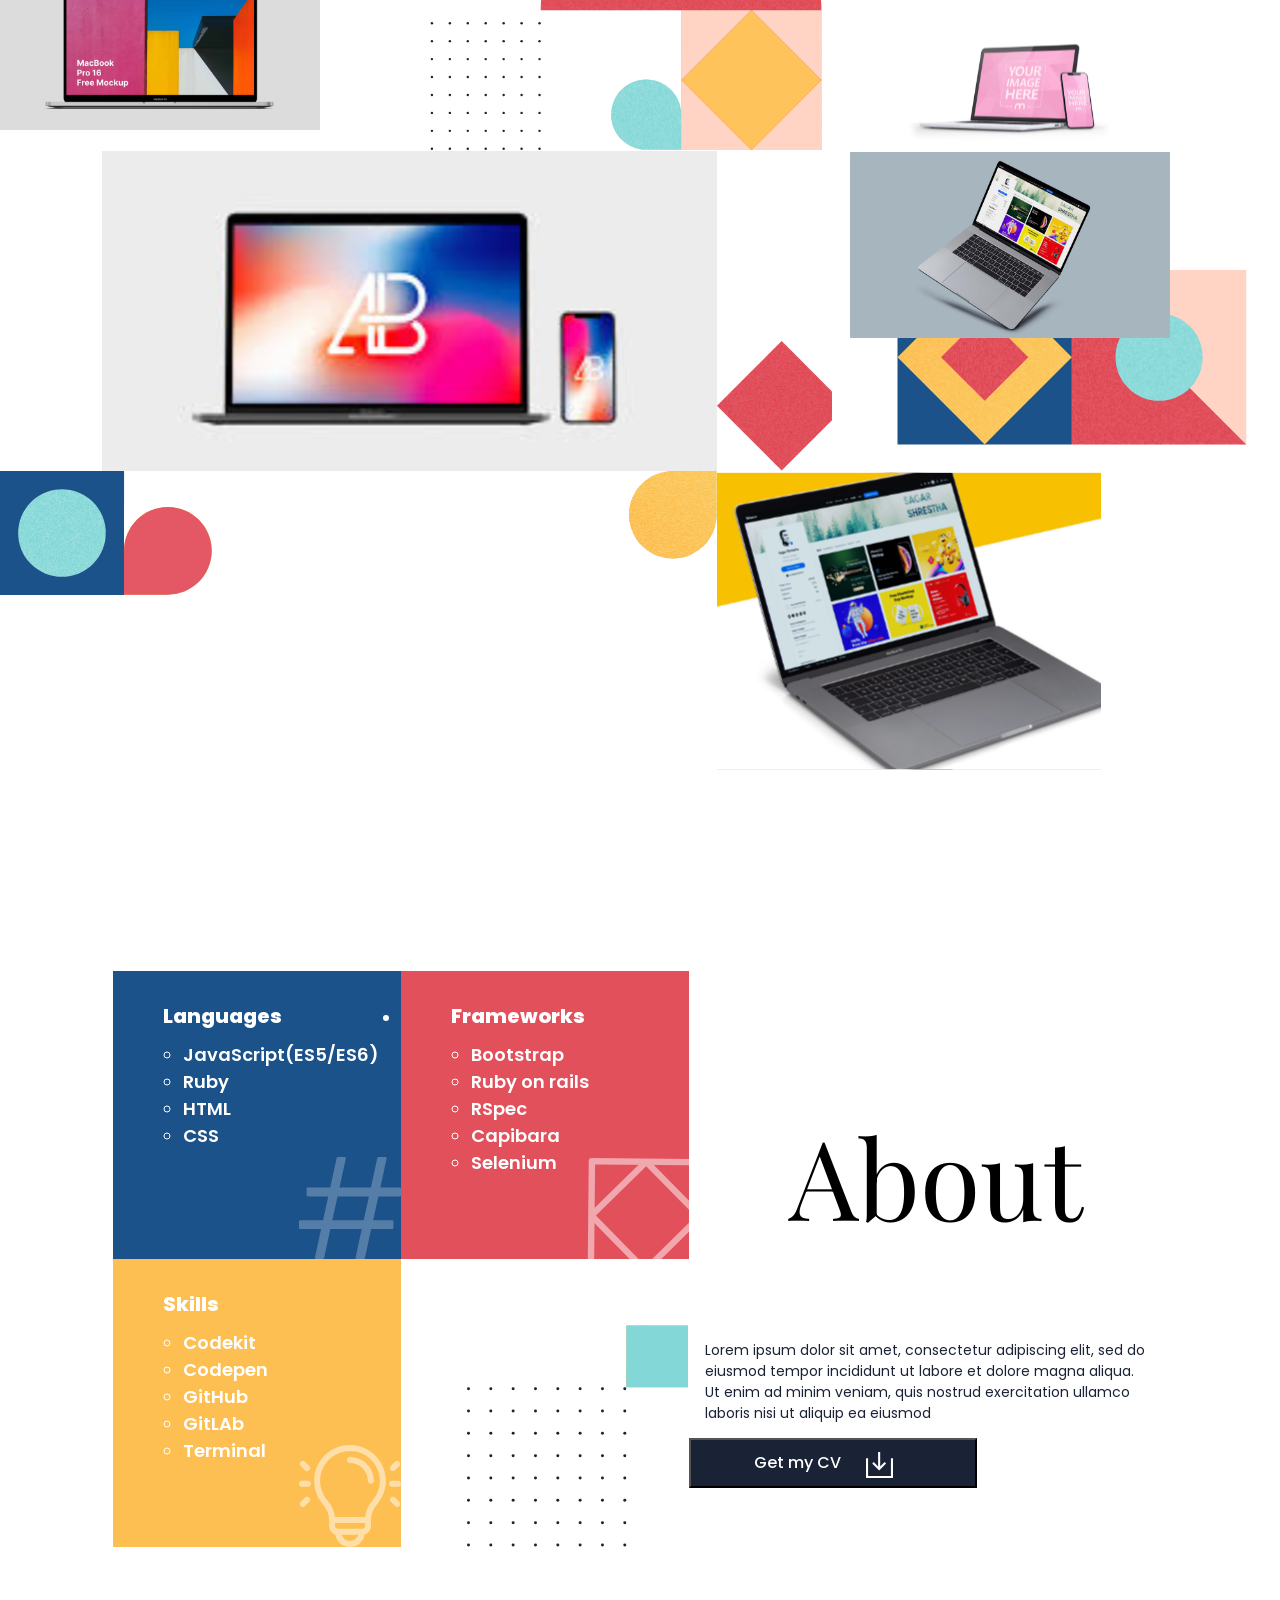
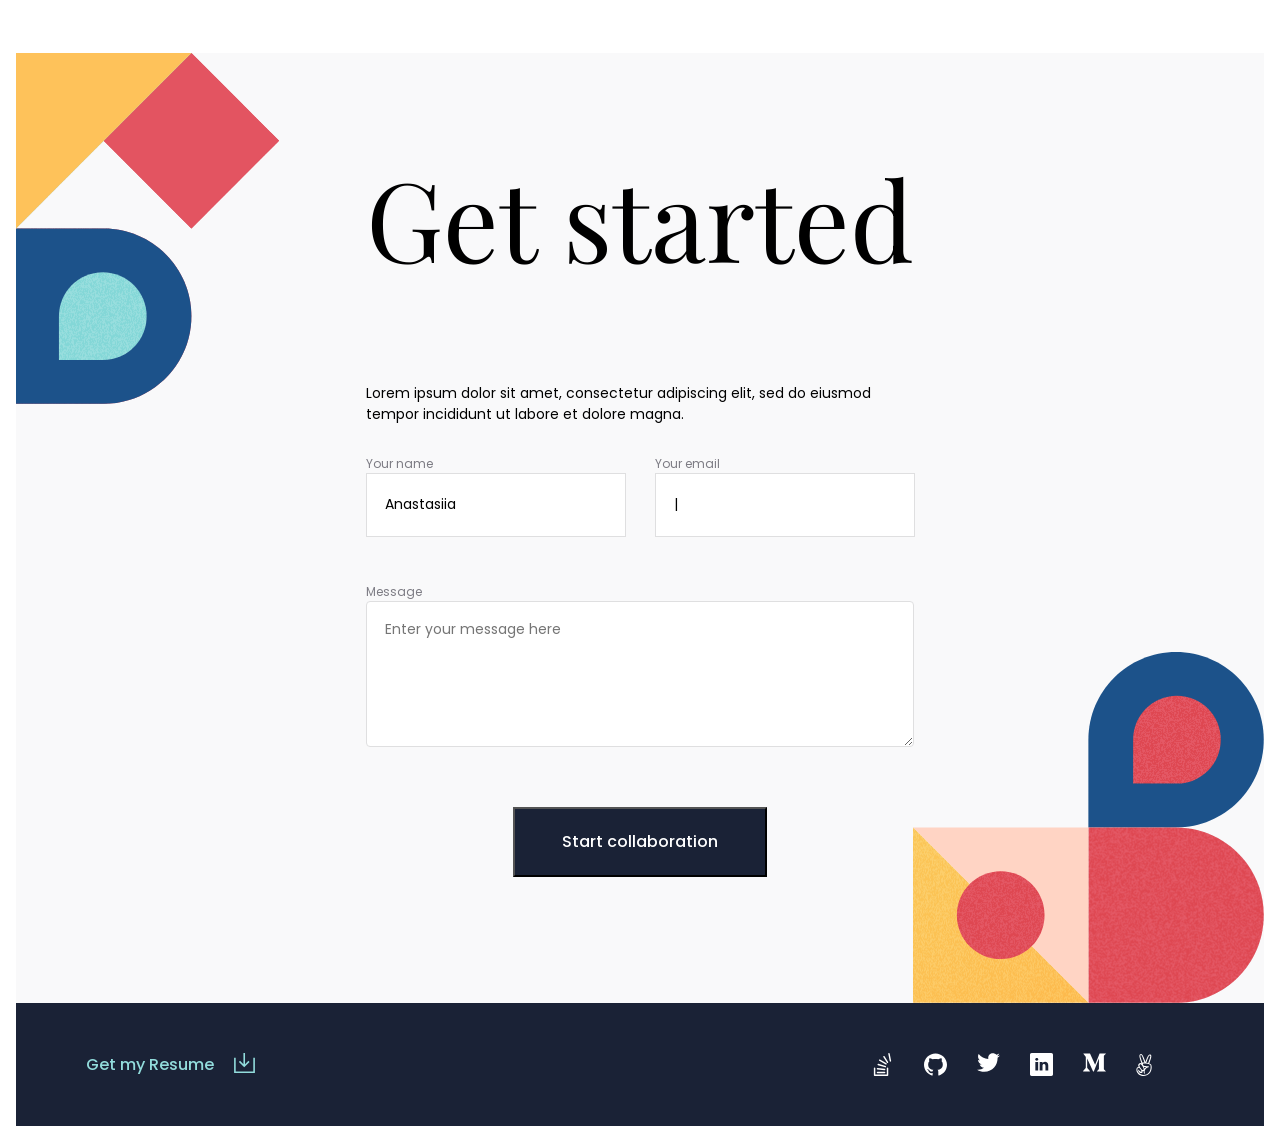
==== commit 33622272: "Change resume icon, project title and padding" ====
--- a/index.html
+++ b/index.html
@@ -3,44 +3,46 @@
 <head>
     <meta charset="UTF-8">
     <meta http-equiv="X-UA-Compatible" content="IE=edge">
-    <meta name="viewport" content="width=device-width, initial-scale=1.0">
-
-    <link rel="stylesheet" href="/styles/style.css">
-    <link rel="stylesheet" href="/styles/stylequery.css">
+    <meta name="viewport" content="width=device-width, initial-scale=1.0">    
+    <link rel="stylesheet" href="./styles/style.css">
+    <link rel="stylesheet" href="./styles/stylequery.css">
+ 
     <link rel = "icon" href =  "/pict-mobile/bxs-radiation.svg" type = "image/x-icon">
     <title>Portfolio</title>
 </head>
-
-
 
 <body>
     <header>
         <div class="top-page">
             <div class="ornament-top"><img src="/pict-mobile/image_geometry_1.svg" alt=""></div>
             <nav class="menu1"><img src="/pict-mobile/ic_menu.svg" alt="Menu icon"></nav>
+            <div class="header-desktop">
+                <div>Hello</div>
+                <div>Portfolio</div>
+                <div>About</div>
+                <div>Contact</div>
+            </div>
         </div>
     </header>
 <section class="headline">
     <div class="top-text"> 
-    <h1 class="top-name">ELDON RATZLAFF</h1>
-    <p class="top-coment">Hello! I am a software developer! I can help you build a product, feature or website. Taka a look of my works.
+        <h1 class="top-name">ELDON RATZLAFF</h1>
+        <p class="top-coment">Hello! I am a software developer! I can help you build a product, feature or website. Taka a look of my works.
       If you like what you see and have a project you need coded, don’t hesitate and contact me.
-     </p>
-
-    <div class="top-buton">
-    Start collaboration
-    </div>
-</div> 
+        </p>
+
+        <div class="top-buton">
+        Start collaboration
+        </div>
+    </div> 
 <div class="ornamen-first-botom">
 </div>
 </section>
 
-
-<h2 class="projects">My Recent Works</h2>
-
 <section class="midle-section">
+    <h2 class="projects">Projects</h2>
 <!-- proyect 1 -->
-<div class="works-cards">
+<div class="works-cards works-cards1">
     <div class="project1"></div>
     <div class="proyect-foot1">
         <h2 class="proyect-foot1-p">Project name goes here</h2>
@@ -49,20 +51,51 @@
             <li class="proyect-foot1-li">Ruby on Rails</li>
             <li class="proyect-foot1-li">JavaScript</li>
         </ul>
-
         <button class="proyect-foot1-button">
             <h3 class="proyect-foot1-text">See this project</h3>
             <div class="proyect-foot1-img"></div>
         </button>
     </div  >     
-
-</div>
-    
+</div>
 
 <!-- proyect 2 -->
-<div class="works-cards">
+<div class="works-cards works-cards2">
     <div class="project2"></div>
-    <div class="proyect-foot1">
+    <div class="proyect-foot2">
+        <h2 class="proyect-foot1-p">Project name goes here</h2>
+        <ul class="proyect-foot1-ul">
+            <li class="proyect-foot1-li">HTML/CSS</li>
+            <li class="proyect-foot1-li">Ruby on Rails</li>
+            <li class="proyect-foot1-li">JavaScript</li>
+        </ul>
+        <button class="proyect-foot1-button">
+            <h3 class="proyect-foot1-text">See this project</h3>
+            <div class="proyect-foot1-img"></div>
+        </button>
+    </div  >    
+</div>
+
+<!-- proyect 3 -->
+<div class="works-cards works-cards3">
+    <div class="project3"></div>
+    <div class="proyect-foot3">
+        <h2 class="proyect-foot1-p">Project name goes here</h2>
+        <ul class="proyect-foot1-ul">
+            <li class="proyect-foot1-li">HTML/CSS</li>
+            <li class="proyect-foot1-li">Ruby on Rails</li>
+            <li class="proyect-foot1-li">JavaScript</li>
+        </ul>
+        <button class="proyect-foot1-button">
+            <h3 class="proyect-foot1-text">See this project</h3>
+            <div class="proyect-foot1-img"></div>
+        </button>
+    </div  >    
+</div>
+
+<!-- proyect 4 -->
+<div class="works-cards works-cards4">
+    <div class="project4"></div>
+    <div class="proyect-foot4">
         <h2 class="proyect-foot1-p">Project name goes here</h2>
         <ul class="proyect-foot1-ul">
             <li class="proyect-foot1-li">HTML/CSS</li>
@@ -77,11 +110,10 @@
     
 </div>
 
-
-<!-- proyect 3 -->
-<div class="works-cards">
-    <div class="project3"></div>
-    <div class="proyect-foot1">
+<!-- proyect 5 -->
+<div class="works-cards works-cards5" >
+    <div class="project5"></div>
+    <div class="proyect-foot5">
         <h2 class="proyect-foot1-p">Project name goes here</h2>
         <ul class="proyect-foot1-ul">
             <li class="proyect-foot1-li">HTML/CSS</li>
@@ -96,12 +128,10 @@
     
 </div>
 
-
-
-<!-- proyect 4 -->
-<div class="works-cards">
-    <div class="project4"></div>
-    <div class="proyect-foot1">
+<!-- proyect 6 -->
+<div  class="works-cards works-cards6">
+    <div class="project6"></div>
+    <div class="proyect-foot6">
         <h2 class="proyect-foot1-p">Project name goes here</h2>
         <ul class="proyect-foot1-ul">
             <li class="proyect-foot1-li">HTML/CSS</li>
@@ -115,62 +145,30 @@
     </div  >
     
 </div>
-
-
-
-<!-- proyect 5 -->
-<div class="works-cards">
-    <div class="project5"></div>
-    <div class="proyect-foot1">
-        <h2 class="proyect-foot1-p">Project name goes here</h2>
-        <ul class="proyect-foot1-ul">
-            <li class="proyect-foot1-li">HTML/CSS</li>
-            <li class="proyect-foot1-li">Ruby on Rails</li>
-            <li class="proyect-foot1-li">JavaScript</li>
-        </ul>
-        <button class="proyect-foot1-button">
-            <h3 class="proyect-foot1-text">See this project</h3>
-            <div class="proyect-foot1-img"></div>
-        </button>
-    </div  >
-    
-</div>
-
-
-
-
-<!-- proyect 6 -->
-<div  class="works-cards">
-    <div class="project6"></div>
-    <div class="proyect-foot1">
-        <h2 class="proyect-foot1-p">Project name goes here</h2>
-        <ul class="proyect-foot1-ul">
-            <li class="proyect-foot1-li">HTML/CSS</li>
-            <li class="proyect-foot1-li">Ruby on Rails</li>
-            <li class="proyect-foot1-li">JavaScript</li>
-        </ul>
-        <button class="proyect-foot1-button">
-            <h3 class="proyect-foot1-text">See this project</h3>
-            <div class="proyect-foot1-img"></div>
-        </button>
-    </div  >
-    
-</div>
-
-</section>
-
+    <div class="picture1"></div>
+    <div class="picture2"></div>
+    <div class="picture3"></div>
+    <div class="picture4"></div>
+    <div class="picture5"></div>
+    <div class="picture6"></div>
+    <div class="ornament1"></div>
+    <div class="ornament2"></div>
+    <div class="ornament3"></div>
+    <div class="ornament4"></div>
+</section>
 
 <section class="about-section">
     <div>
-        <h2 class="about-title">About
-        </h2>
-        <p class="about-p">Lorem ipsum dolor sit amet, consectetur adipiscing elit, sed do eiusmod tempor incididunt ut labore et dolore magna aliqua. Ut enim ad minim veniam, quis nostrud exercitation ullamco laboris nisi ut aliquip ea eiusmod</p>
+        <div>
+            <h2 class="about-title">About</h2>
+            <p class="about-p">Lorem ipsum dolor sit amet, consectetur adipiscing elit, sed do eiusmod tempor incididunt ut labore et dolore magna aliqua. Ut enim ad minim veniam, quis nostrud exercitation ullamco laboris nisi ut aliquip ea eiusmod</p>
+        </div>
+        <button class="get-mycv">
+            <h3 class="get-mycv-h">Get my CV</h3>
+            <div class="get-mycv-icon"></div>
+        </button>
     </div>
-
-    <button class="get-mycv">
-        <h3 class="get-mycv-h">Get my CV</h3>
-        <div class="get-mycv-icon"></div>
-    </button>
+    
 
     <ul class="categories">
         <li class="languages">       
@@ -203,42 +201,42 @@
                 <li>GitLAb</li>
                 <li>Terminal</li>
             </ul>
-        </li> 
+        </li>
+        <div class="categories-img" ></div> 
+
     </ul>
 </section>
 
-
-
-
-
 <section class="foot-section">
-    <div class="ornament-top"><img src="/pict-mobile/image_geometry_1.svg" alt=""></div>
-<h2 class="foot-section-h">Get started</h2>
-<p class="foot-section-p">Lorem ipsum dolor sit amet, consectetur adipiscing elit, sed do eiusmod tempor incididunt ut labore et dolore magna.</p>
-
-
-
-
-
-    <form action="https://formspree.io/f/xaykaovn" method="post">
-		<div class="your-name-container" >
-            <div>Your name</div>
-            <input type="text" name="" placeholder="Anastasiia" maxlength='30'  id="">
-        </div>
-
-
-        <div class="email-container">
-            <div>Your email</div>
-            <input type="email" placeholder="|"  name="your email" id=""  >
-        </div>    
-
-         <textarea class="form-coment" name="form-coment" id="" placeholder="Enter your message here" ></textarea>
-       
-        <button class="start-coll-btn"  >Start collaboration</button>
-
-    </form>
-
-    
+    <div class="foot-section-andform">
+        <div class="ornament-top"><img src="/pict-mobile/image_geometry_1.svg" alt="">
+        </div>
+        <h2 class="foot-section-h">Get started</h2>
+        
+        <p class="foot-section-p">Lorem ipsum dolor sit amet, consectetur adipiscing elit, sed do eiusmod tempor incididunt ut labore et dolore magna.</p>
+    
+        <form action="https://formspree.io/f/xaykaovn" method="post">
+          
+            <div class="name-email-divs">
+                <div class="your-name-container">                        
+                     <div>Your name</div>
+                    <input type="text" name="your name" placeholder="Anastasiia" maxlength='30' required id="">
+                </div>              
+            
+                <div class="email-container">
+                    <div>Your email</div>
+                    <input type="email" placeholder="|"  name="your email" id="" required >
+                </div>    
+    
+            </div>
+            <div class="texarea-message">Message</div>
+    
+             <textarea class="form-coment" name="form-coment" id="" placeholder="Enter your message here" maxlength='500' required cols="30" rows="10"></textarea>
+            
+            <button class="start-coll-btn" type="submit" >Start collaboration</button>
+    
+        </form>
+    </div>  
     <div class="foot-botom">
         <button class="get-resume-btn">
             <h2>Get my Resume</h2> 
--- a/styles/style.css
+++ b/styles/style.css
@@ -15,18 +15,19 @@
 
 .ornament-top {
   display: inline;
-  animation: rotate 2s infinite;
-}
-
-@keyframes rotate {
+
+  /* animation: rotate 2s infinite; */
+}
+
+/* @keyframes rotate {
   0% {
-  transform: rotate(45deg);
+    transform: rotate(45deg);
   }
 
   100% {
-  transform: rotate(-45deg);
+    transform: rotate(-45deg);
   }
-}
+} */
 
 .menu1 {
   display: inline;
@@ -97,7 +98,7 @@
 .projects {
   font-family: "Playfair Display", serif;
   margin-left: 16px;
-  font-size: 50px;
+  font-size: 110px;
   font-weight: 400;
 }
 
@@ -105,15 +106,6 @@
   display: grid;
   grid-template-columns: 1fr;
   grid-template-rows: 0.4fr 1fr 1fr 1fr 1fr 1fr 1fr;
-
-  /* grid-template-areas:
-    "projects"
-    "works-cards1"
-    "works-cards2"
-    "works-cards3"
-    "works-cards4"
-    "works-cards5"
-    "works-cards6"; */
 }
 
 .works-cards {
@@ -269,7 +261,7 @@
 .picture6,
 .ornament1,
 .ornament2,
-.ornament3, {
+.ornament3 {
   display: none;
 }
 
@@ -500,8 +492,8 @@
 .get-resume-btn div {
   background-image: url(/pict-mobile/box-arrow-up-right_1.svg);
   background-repeat: no-repeat;
-  height: 20px;
-  width: 20px;
+  height: 21px;
+  width: 21px;
   margin: 14px 0 0 20px;
 }
 
--- a/styles/stylequery.css
+++ b/styles/stylequery.css
@@ -39,27 +39,23 @@
   }
 
   .top-buton {
-    
     width: 254px;
     height: 70px;
   }
 
   .ornamen-first-botom {
-    z-index: -1;
     background-image: url("/pic-desktop/Thur.svg");
     background-repeat: no-repeat;
     background-size: cover;
-    background-position: right top;
-    /* width: 702px; */
-    /* height: 877px; */
-width: 41vw;
-height: 100vh;
-
+    background-position: left;
+    width: 702px;
+    height: 877px;
     margin: 0;
   }
 
   .midle-section {
-    margin: 180px 0;
+    margin: 130px 0;
+    padding: 50px 0 0 0;
     display: grid;
     grid-template-columns: 56vw 9vw 357px;
     grid-template-rows: 421px 87px 121px 320px 354px;
@@ -76,13 +72,13 @@
     width: 550px;
     height: 350px;
     transform: rotate(-90deg);
-    font-size: 80px;
-    padding: 0 0 100px 128px;
-    margin: 0 0 -100px -128px;
+    font-size: 90px;
+    padding: 0 0 0 68px;
+    margin: 0 0 0 -68px;
   }
 
   .project1 {
-    width: 40vw;
+    width: 44vw;
     height: 400px;
     background-position: right bottom;
     background-size: cover;
@@ -120,6 +116,9 @@
     display: none;
   }
 
+  /* .proyect-foot5 {
+    display: none;
+  } */
 
   .proyect-foot6 {
     display: none;
@@ -174,7 +173,7 @@
     background-image: url(/pic-desktop/Group\ 83.svg);
     background-repeat: no-repeat;
     background-size: contain;
-    background-size: 19vw 8vw;
+    background-size: 350px 175px;
     background-position: left top;
     padding: 0 350px 200px 0;
     margin: 240px -350px -200px 180px;
@@ -393,7 +392,7 @@
   }
 
   .foot-botom {
-    height: 120px;
+    height: 123px;
     display: flex;
     justify-content: space-between;
     align-items: center;
@@ -403,6 +402,11 @@
     padding: 0 0 0 70px;
   }
 
+  .get-resume-btn div {
+    background-image: url(/pic-desktop/ic-link_teal.svg);
+    background-size: contain;
+  }
+
   .social-media {
     padding: 0 90px 0 0;
     display: flex;
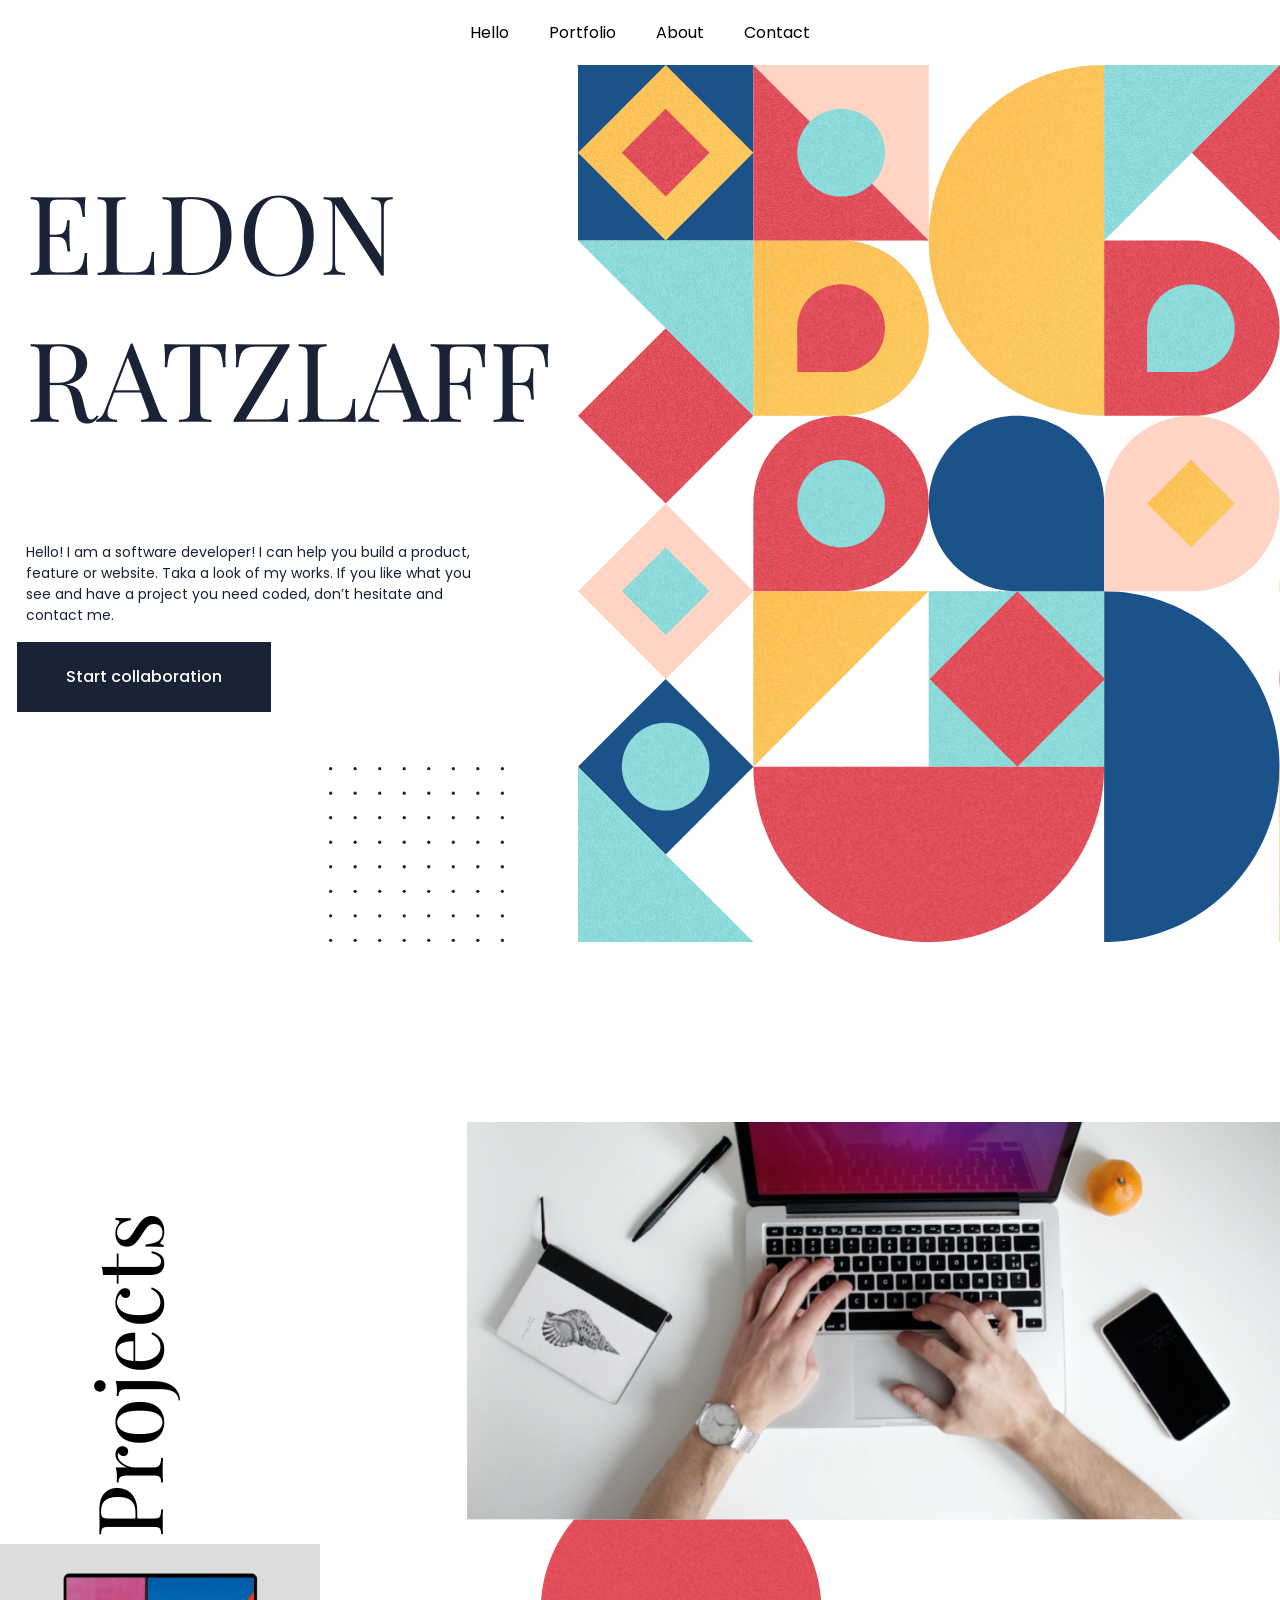
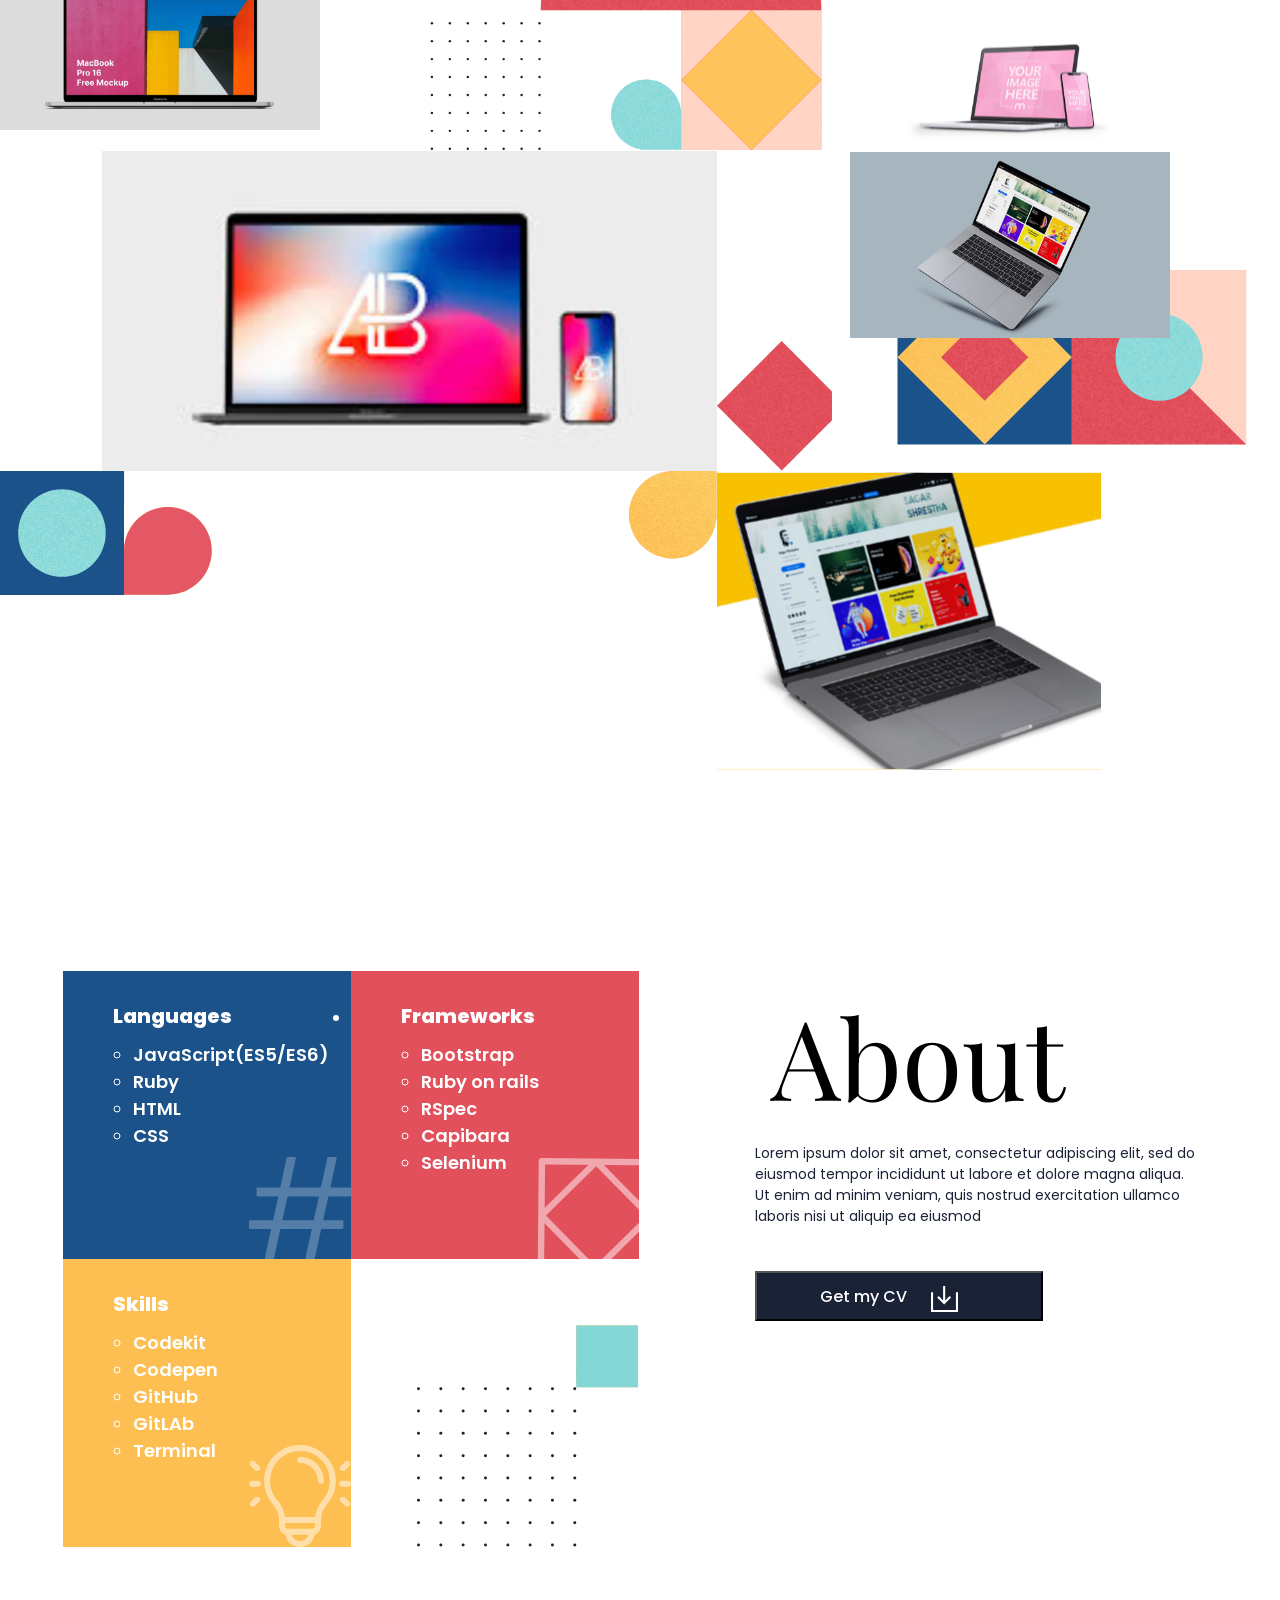
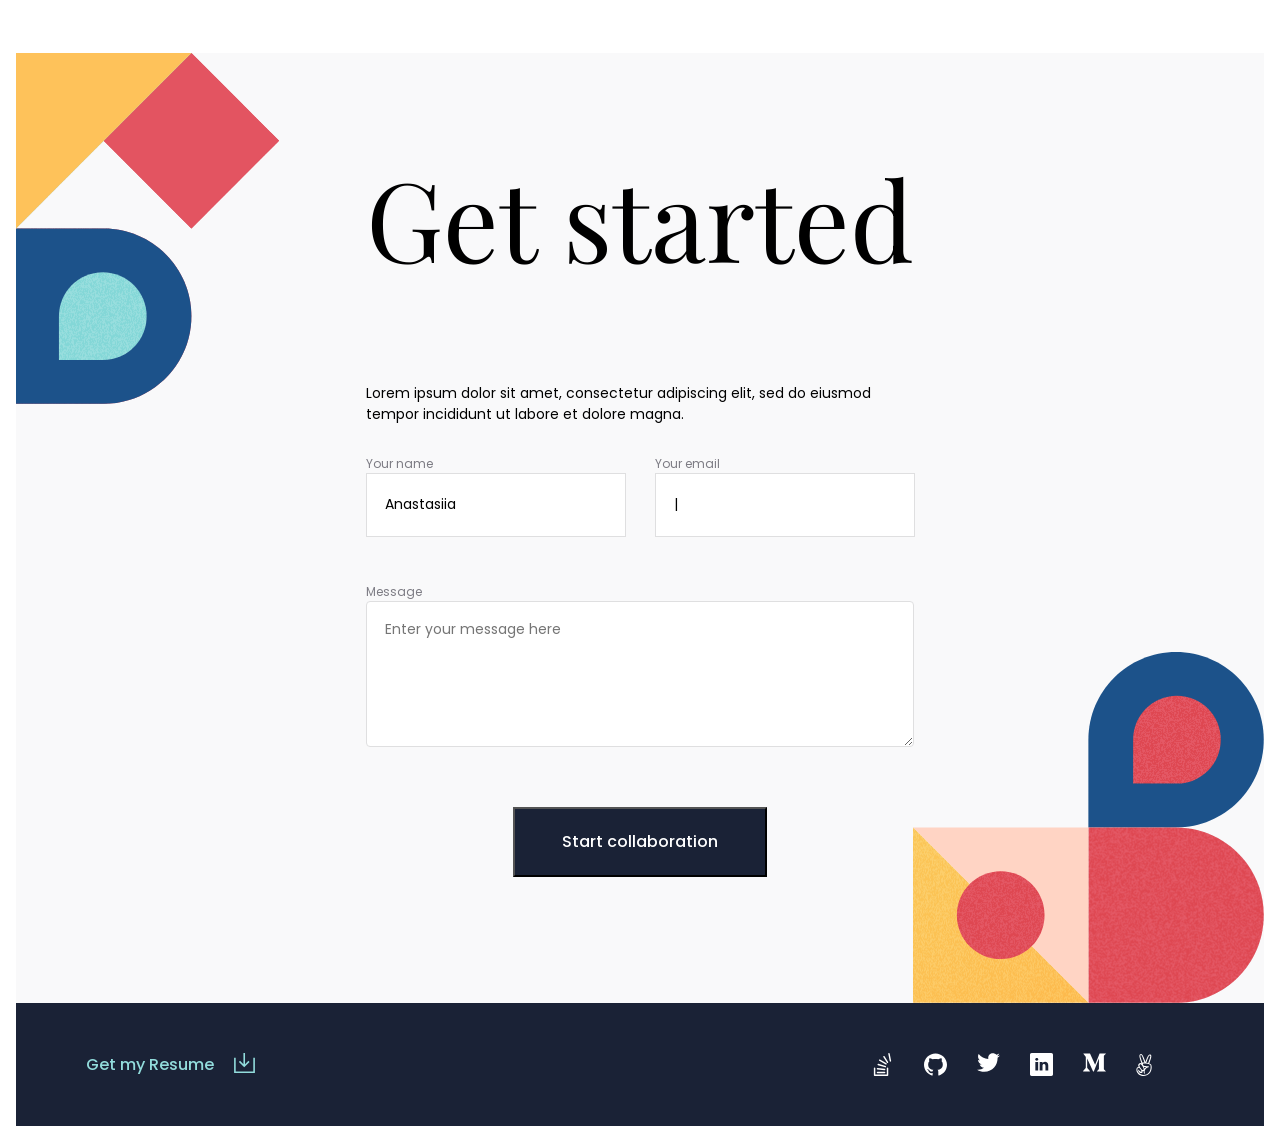
==== commit 9997073b: "Add padding and margin to about section" ====
--- a/index.html
+++ b/index.html
@@ -158,7 +158,7 @@
 </section>
 
 <section class="about-section">
-    <div>
+    <div class="about-container">
         <div>
             <h2 class="about-title">About</h2>
             <p class="about-p">Lorem ipsum dolor sit amet, consectetur adipiscing elit, sed do eiusmod tempor incididunt ut labore et dolore magna aliqua. Ut enim ad minim veniam, quis nostrud exercitation ullamco laboris nisi ut aliquip ea eiusmod</p>
--- a/styles/stylequery.css
+++ b/styles/stylequery.css
@@ -269,11 +269,16 @@
     justify-content: center;
     align-items: center;
   }
+.about-container{
+padding-left: 9vw;
+padding-bottom: 200px;
+}
 
   .about-title {
     font-size: 110px;
-    text-align: center;
-    padding-left: 16px;
+    text-align: left;
+    padding:0px 0px 0px 16px;
+    margin:5px 0px 5px 0px ;
   }
 
   .about-p {
@@ -282,7 +287,7 @@
     font-weight: 400;
     font-size: 14px;
     line-height: 21px;
-    padding: 0 16px;
+    padding: 0 16px 30px 0px;
     max-width: 446px;
   }
 
